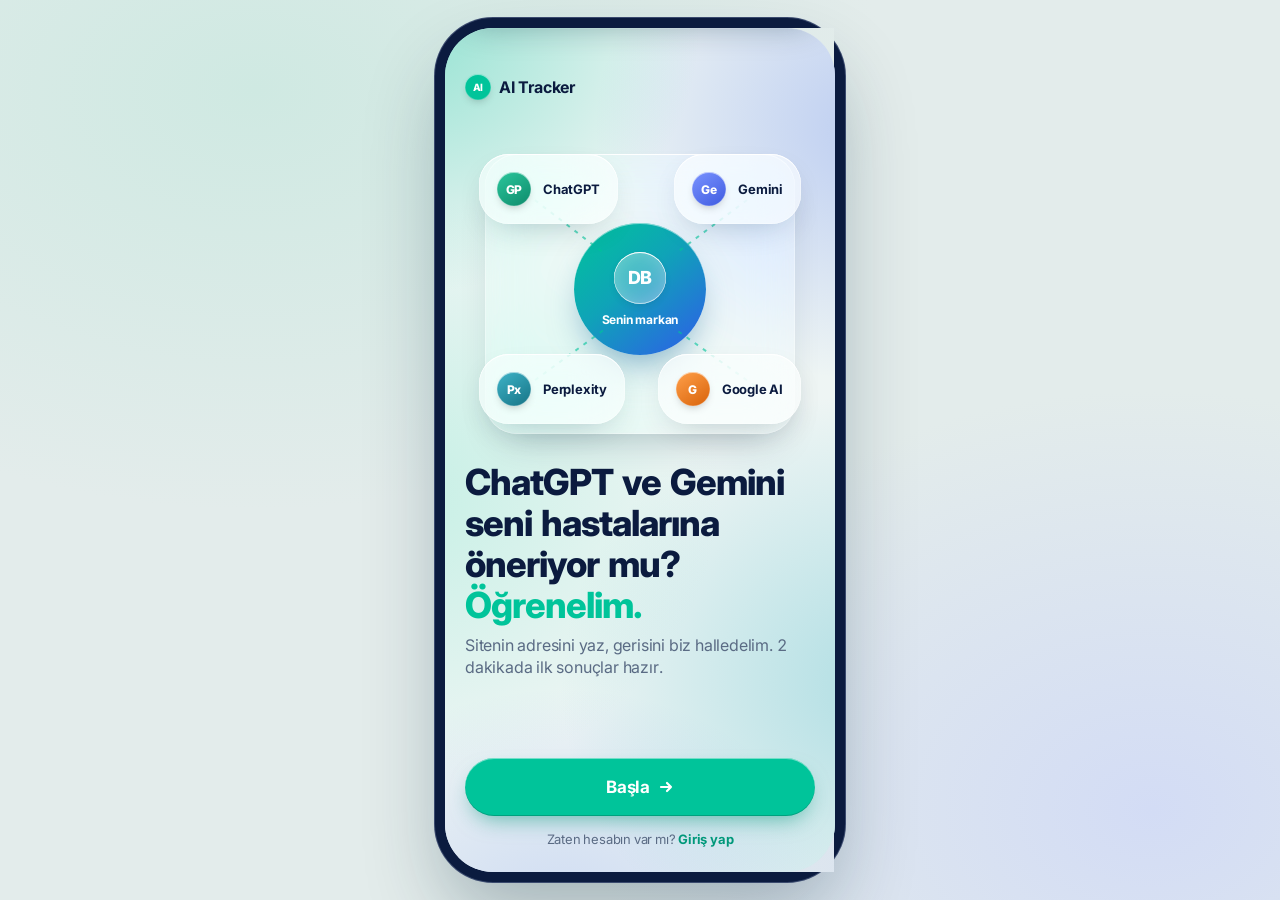
==== index.html @ e94f56d2 "AI Tracker mobil prototip" ====
<!doctype html>
<html lang="tr">
<head>
<meta charset="utf-8">
<meta name="viewport" content="width=device-width,initial-scale=1,viewport-fit=cover,user-scalable=no">
<title>AI Tracker · Prototip</title>
<meta name="description" content="AI Tracker mobil uygulama prototipi (örnek veri)">
<meta name="theme-color" content="#EEF5F4">
<meta name="apple-mobile-web-app-capable" content="yes">
<meta name="mobile-web-app-capable" content="yes">
<meta name="apple-mobile-web-app-status-bar-style" content="default">
<meta name="apple-mobile-web-app-title" content="AI Tracker">
<meta name="format-detection" content="telephone=no">
<link rel="manifest" href="manifest.webmanifest">
<link rel="apple-touch-icon" href="icons/apple-touch-icon.png">
<link rel="icon" type="image/png" sizes="192x192" href="icons/icon-192.png">
<link rel="preconnect" href="https://fonts.googleapis.com"><link rel="preconnect" href="https://fonts.gstatic.com" crossorigin>
<link href="https://fonts.googleapis.com/css2?family=Inter:wght@400;500;600;700;800&display=swap" rel="stylesheet">
<link rel="stylesheet" href="css/glass.css">
<link rel="stylesheet" href="css/app.css">
</head>
<body>
<div id="app" class="bgfx">
<section class="screen" id="s01"><div class="content" style="padding-top:24px">
 <div class="row" style="gap:8px"><span class="badge xs" style="background:var(--teal)" id="logo">AI</span><b style="font-size:16px" id="logoTxt">AI Tracker</b></div>
 <div style="position:relative;height:330px;margin:24px 0 8px">
  <div style="position:absolute;inset:30px 20px 20px;border-radius:32px;background:rgba(255,255,255,.30);backdrop-filter:blur(20px) saturate(180%);box-shadow:inset 0 1px 0 rgba(255,255,255,.9),inset 0 0 0 .5px rgba(255,255,255,.6),0 20px 40px -20px rgba(6,40,60,.3)"></div>
  <div style="position:absolute;left:50%;top:50%;transform:translate(-50%,-50%);width:132px;height:132px;border-radius:66px;background:var(--g-hero);color:#fff;box-shadow:inset 0 1px 0 rgba(255,255,255,.5),0 18px 36px -12px rgba(15,100,150,.55);display:flex;flex-direction:column;align-items:center;justify-content:center">
   <div class="av" style="width:52px;height:52px;border-radius:26px;background:rgba(255,255,255,.25);color:#fff;font-size:18px">DB</div>
   <div style="font-size:12px;font-weight:700;margin-top:8px">Senin markan</div></div>
  <svg style="position:absolute;inset:0" width="350" height="330"><g stroke="#00C49A" stroke-width="2" stroke-dasharray="4 6" opacity=".6"><line x1="62" y1="70" x2="140" y2="130"/><line x1="290" y1="70" x2="210" y2="130"/><line x1="62" y1="262" x2="140" y2="205"/><line x1="290" y1="262" x2="210" y2="205"/></g></svg>
  <div style="position:absolute;left:14px;top:30px" class="card row" ><span class="badge s b-gpt">GP</span><b style="font-size:13px">ChatGPT</b></div>
  <div style="position:absolute;right:14px;top:30px" class="card row"><span class="badge s b-gem">Ge</span><b style="font-size:13px">Gemini</b></div>
  <div style="position:absolute;left:14px;bottom:30px" class="card row"><span class="badge s b-ppx">Px</span><b style="font-size:13px">Perplexity</b></div>
  <div style="position:absolute;right:14px;bottom:30px" class="card row"><span class="badge s b-gai">G</span><b style="font-size:13px">Google AI</b></div>
 </div>
 <h1 style="font-size:36px;line-height:41px">ChatGPT ve Gemini seni hastalarına öneriyor mu? <span style="color:var(--teal)">Öğrenelim.</span></h1>
 <p class="sub" style="font-size:16px">Sitenin adresini yaz, gerisini biz halledelim. 2 dakikada ilk sonuçlar hazır.</p>
</div>
<div class="bottom"><button class="btn" data-go="s02">Başla <svg width="16" height="16" viewBox="0 0 16 16"><path d="M3 8h10M9 4l4 4-4 4" stroke="currentColor" stroke-width="2.2" fill="none" stroke-linecap="round" stroke-linejoin="round"/></svg></button><p class="small" style="text-align:center;margin-top:14px">Zaten hesabın var mı? <b style="color:var(--teal-d)" data-toast="Giriş prototipte yok — Başla ile devam et">Giriş yap</b></p></div></section>
<section class="screen" id="s02"><div class="content"><div class="nav"><div class="back" data-back><svg width="10" height="16" viewBox="0 0 10 16"><path d="M8 2L2 8l6 6" stroke="#0B1B3F" stroke-width="2.2" fill="none" stroke-linecap="round" stroke-linejoin="round"/></svg></div><div class="steps"><i class="on"></i><i class=""></i><i class=""></i><i class=""></i></div><span class="stepl">1/4</span></div>
 <h2 style="margin-top:16px">Siten hangisi?</h2>
 <p class="sub">Siteni okuyup ne iş yaptığını anlayalım.</p>
 <div class="input" style="margin-top:20px"><svg width="20" height="20" viewBox="0 0 20 20" fill="none"><circle cx="10" cy="10" r="8" stroke="#6B7A90" stroke-width="1.8"/><path d="M2 10h16M10 2c2.5 2.5 2.5 13.5 0 16M10 2c-2.5 2.5-2.5 13.5 0 16" stroke="#6B7A90" stroke-width="1.5"/></svg><input id="siteIn" value="doktorburak.com" inputmode="url" autocapitalize="off" autocorrect="off" spellcheck="false" readonly><span style="margin-left:auto" class="tick" ><span class="tick" style="background:var(--teal)"><svg width="12" height="12" viewBox="0 0 12 12"><path d="M2.5 6.2l2.3 2.3 4.7-5" stroke="#fff" stroke-width="2" fill="none" stroke-linecap="round" stroke-linejoin="round"/></svg></span></span></div>
 <div class="card flat" style="margin-top:16px;padding:16px 18px">
  <div class="lbl" style="margin-bottom:12px">Siteni analiz ettik</div>
  <div class="row small" style="color:var(--navy);margin-bottom:8px"><span class="tick" style="background:var(--teal)"><svg width="12" height="12" viewBox="0 0 12 12"><path d="M2.5 6.2l2.3 2.3 4.7-5" stroke="#fff" stroke-width="2" fill="none" stroke-linecap="round" stroke-linejoin="round"/></svg></span> 14 sayfa okundu</div>
  <div class="row small" style="color:var(--navy);margin-bottom:8px"><span class="tick" style="background:var(--teal)"><svg width="12" height="12" viewBox="0 0 12 12"><path d="M2.5 6.2l2.3 2.3 4.7-5" stroke="#fff" stroke-width="2" fill="none" stroke-linecap="round" stroke-linejoin="round"/></svg></span> Hizmetler ve konum bulundu</div>
  <div class="row small" style="color:var(--navy)"><span class="tick" style="background:var(--teal)"><svg width="12" height="12" viewBox="0 0 12 12"><path d="M2.5 6.2l2.3 2.3 4.7-5" stroke="#fff" stroke-width="2" fill="none" stroke-linecap="round" stroke-linejoin="round"/></svg></span> Google Haritalar kaydı eşleşti</div>
 </div>
 <div class="hl teal" style="margin-top:14px;padding:18px">
  <div class="row"><div class="av" style="background:rgba(255,255,255,.25);color:#fff">DB</div><div><b style="font-size:15px">Dt. Burak · <span class="siteName">doktorburak.com</span></b><div class="small" style="color:rgba(255,255,255,.85)">Kadıköy, İstanbul</div></div></div>
  <p style="font-size:21px;line-height:27px;font-weight:700;letter-spacing:-.5px;margin:14px 0 12px">İmplant ve estetik diş yapan Kadıköy'de bir diş hekimisin, doğru mu?</p>
  <div style="display:flex;flex-wrap:wrap;gap:6px;margin-bottom:16px"><span class="gp">Diş hekimi</span><span class="gp">İmplant</span><span class="gp">Estetik diş</span><span class="gp">Kadıköy</span></div>
  <div style="display:flex;gap:10px"><button class="btn sm white" style="flex:1;height:50px" data-go="s03">Evet, doğru</button><button class="btn sm" style="flex:1;height:50px;background:rgba(255,255,255,.22);backdrop-filter:blur(14px) saturate(180%);box-shadow:inset 0 1px 0 rgba(255,255,255,.55),inset 0 0 0 .5px rgba(255,255,255,.35),0 4px 12px -4px rgba(0,0,0,.25)" data-act="edit-site">Düzelt</button></div>
 </div>
</div></section>
<section class="screen" id="s03"><div class="content"><div class="nav"><div class="back" data-back><svg width="10" height="16" viewBox="0 0 10 16"><path d="M8 2L2 8l6 6" stroke="#0B1B3F" stroke-width="2.2" fill="none" stroke-linecap="round" stroke-linejoin="round"/></svg></div><div class="steps"><i class="on"></i><i class="on"></i><i class=""></i><i class=""></i></div><span class="stepl">2/4</span></div>
 <h2 style="margin-top:16px" id="compTitle">3 rakip bulduk</h2>
 <p class="sub">Seni bunlarla kıyaslayacağız. Yanlış olanı çıkar, eksik olanı ekle.</p>
 <div class="card list" style="margin-top:20px;padding:4px 16px" id="compList"></div>
 <button class="btn ghost" style="margin-top:12px;color:var(--teal-d)" data-act="add-comp"><svg width="16" height="16" viewBox="0 0 16 16"><path d="M8 3v10M3 8h10" stroke="currentColor" stroke-width="2.2" stroke-linecap="round"/></svg> Rakip ekle</button>
 <div class="card row flat" style="margin-top:16px;align-items:flex-start"><span class="badge xs" style="background:var(--teal)">i</span><p class="small" style="color:var(--navy2)">Rakipleri, AI'ın Kadıköy'de en sık önerdiği kliniklerden seçtik. İsimler örnek amaçlıdır.</p></div>
</div>
<div class="bottom"><button class="btn" data-go="s04">Devam et</button></div></section>
<section class="screen" id="s04"><div class="content"><div class="nav"><div class="back" data-back><svg width="10" height="16" viewBox="0 0 10 16"><path d="M8 2L2 8l6 6" stroke="#0B1B3F" stroke-width="2.2" fill="none" stroke-linecap="round" stroke-linejoin="round"/></svg></div><div class="steps"><i class="on"></i><i class="on"></i><i class="on"></i><i class=""></i></div><span class="stepl">3/4</span></div>
 <h2 style="margin-top:16px">Hastalar AI'a şunları soruyor</h2>
 <p class="sub" id="qSub">Bu 10 konuyu her hafta 4 platformda soracağız.</p>
 <div style="display:flex;flex-wrap:wrap;gap:7px;margin-top:16px" id="chipWrap"><span id="chipEnd"></span>
 <div data-act="add-q" style="cursor:pointer;display:inline-flex;align-items:center;gap:6px;height:38px;padding:0 14px;border-radius:20px;border:1.5px dashed var(--teal);color:var(--teal-d);background:rgba(255,255,255,.3);font-size:14px;font-weight:700"><svg width="16" height="16" viewBox="0 0 16 16"><path d="M8 3v10M3 8h10" stroke="currentColor" stroke-width="2.2" stroke-linecap="round"/></svg> Soru ekle</div></div>
</div>
<div class="bottom"><div class="small" style="text-align:center;margin-bottom:12px" id="qFoot"></div><button class="btn" data-act="start-scan">Taramayı başlat</button></div></section>
<section class="screen" id="s05"><div class="content">
 <div class="nav"><span></span><span class="x" style="width:36px;height:36px;border-radius:18px" data-act="skip-scan"><svg width="12" height="12" viewBox="0 0 12 12"><path d="M3 3l6 6M9 3l-6 6" stroke="#6B7A90" stroke-width="1.8" stroke-linecap="round"/></svg></span></div>
 <div style="display:flex;justify-content:center;margin:0 0 14px"><div id="ring" style="width:104px;height:104px;border-radius:52px;background:conic-gradient(var(--teal) 0 0%,rgba(255,255,255,.6) 0% 100%);display:flex;align-items:center;justify-content:center"><div style="width:86px;height:86px;border-radius:43px;background:#F7FBFA;box-shadow:var(--rim),0 4px 12px -4px rgba(6,40,60,.2);display:flex;flex-direction:column;align-items:center;justify-content:center"><b style="font-size:32px;letter-spacing:-1.2px;font-weight:800" id="ringN">0</b><span class="small" style="font-size:11px" id="ringT">/ 100 soru</span></div></div></div>
 <h2 style="text-align:center">AI'a soruyoruz…</h2>
 <p class="sub" style="text-align:center">Her platforma hastaların sorduğu gibi soruyoruz. Bu birkaç dakika sürebilir.</p>
 <div style="display:flex;flex-direction:column;gap:8px;margin-top:16px" id="scanList"></div>
</div>
<div class="bottom"><div class="card row flat" style="margin-bottom:12px;padding:12px 16px;border-radius:999px"><svg width="22" height="22" viewBox="0 0 22 22" fill="none"><path d="M11 3a5.5 5.5 0 00-5.5 5.5v3.5L4 15h14l-1.5-3V8.5A5.5 5.5 0 0011 3zM9 18a2 2 0 004 0" stroke="#0B1B3F" stroke-width="1.8" stroke-linejoin="round"/></svg><span style="font-size:14px;font-weight:600">Hazır olunca sana bildirim göndereceğiz</span></div><button class="btn ghost" data-act="skip-scan" id="scanBtn">Kapat, bildirim bekle</button></div></section>
<section class="screen" id="s06"><div class="content dockpad" style="padding-top:4px">
 <div class="row" style="justify-content:space-between;height:52px"><div><div class="small" style="font-size:14px">Merhaba Dt. Burak 👋</div><b style="font-size:22px;letter-spacing:-.6px" class="siteName">doktorburak.com</b></div><div class="av" style="width:44px;height:44px;border-radius:22px;background:var(--g-hero);color:#fff;cursor:pointer" data-act="settings" aria-label="Ayarlar">DB</div></div>
 <div class="hl teal" style="margin-top:12px;padding:20px">
  <div class="row" style="justify-content:space-between"><span class="gp">✦ AI görünürlüğün</span><span class="gp">▲ +4 bu hafta</span></div>
  <div class="row" style="gap:18px;margin-top:16px">
   <div style="width:116px;height:116px;border-radius:58px;position:relative;flex:none;background:rgba(255,255,255,.16);backdrop-filter:blur(14px);box-shadow:inset 0 1px 0 rgba(255,255,255,.5),inset 0 0 0 .5px rgba(255,255,255,.3)"><div style="position:absolute;inset:0;border-radius:58px;background:conic-gradient(#fff 0 23%,rgba(255,255,255,.18) 23% 100%);-webkit-mask:radial-gradient(farthest-side,transparent calc(100% - 10px),#000 calc(100% - 9px))"></div><div style="position:absolute;inset:0;display:flex;align-items:center;justify-content:center"><b style="font-family:'SF Pro Display',-apple-system,'Inter',system-ui,sans-serif;font-size:40px;font-weight:800;letter-spacing:-2px">%23</b></div></div>
   <div><p style="font-size:22px;line-height:27px;font-weight:700;letter-spacing:-.6px">100 sorunun <span style="color:#C9FFEF">23'ünde</span> öneriliyorsun</p><p style="font-size:13px;opacity:.85;margin-top:6px">Geçen hafta 19'du</p></div>
  </div>
 </div>
 <div class="card row tap" style="margin-top:12px;padding:14px 18px" data-tab="s08"><div class="av" style="background:linear-gradient(145deg,#FFD27A,#F5B83D);color:#fff;font-size:22px;font-weight:800">3.</div><div style="flex:1"><b style="font-size:16px">Rakipler arasında 3. sıradasın</b><div class="small">Önünde: Moda Diş Kliniği, Dt. Selin Aydın</div></div><svg width="8" height="14" viewBox="0 0 8 14"><path d="M1.5 1.5L6.5 7l-5 5.5" stroke="#9AA6B8" stroke-width="2" fill="none" stroke-linecap="round" stroke-linejoin="round"/></svg></div>
 <div class="sec-t" style="margin:18px 4px 10px"><h3>Platformlar</h3><a data-act="plat" data-p="">Tümü</a></div>
 <div style="display:grid;grid-template-columns:1fr 1fr;gap:10px">
  <div class="card tap" style="padding:14px" data-act="plat" data-p="gem"><div class="row" style="justify-content:space-between"><span class="badge s b-gem">Ge</span><span class="chip c-g"><span class="dot d-g"></span>İyi</span></div><b style="font-size:15px;display:block;margin-top:10px">Gemini</b><div class="small" style="margin-top:2px">41 soruda öneriyor</div></div><div class="card tap" style="padding:14px" data-act="plat" data-p="ppx"><div class="row" style="justify-content:space-between"><span class="badge s b-ppx">Px</span><span class="chip c-y"><span class="dot d-y"></span>Orta</span></div><b style="font-size:15px;display:block;margin-top:10px">Perplexity</b><div class="small" style="margin-top:2px">27 soruda öneriyor</div></div><div class="card tap" style="padding:14px" data-act="plat" data-p="gpt"><div class="row" style="justify-content:space-between"><span class="badge s b-gpt">GP</span><span class="chip c-r"><span class="dot d-r"></span>Zayıf</span></div><b style="font-size:15px;display:block;margin-top:10px">ChatGPT</b><div class="small" style="margin-top:2px">12 soruda öneriyor</div></div><div class="card tap" style="padding:14px" data-act="plat" data-p="gai"><div class="row" style="justify-content:space-between"><span class="badge s b-gai">G</span><span class="chip c-r"><span class="dot d-r"></span>Zayıf</span></div><b style="font-size:15px;display:block;margin-top:10px">Google AI</b><div class="small" style="margin-top:2px">11 soruda öneriyor</div></div>
 </div>
<p class="small" style="text-align:center;margin:14px 0 4px;opacity:.8">Sayılar ve klinik adları örnek veridir.</p></div></section>
<section class="screen" id="sQ"><div class="content dockpad" style="padding-top:4px">
 <div class="row" style="justify-content:space-between;height:44px"><h2>Sorular</h2><span class="chip c-n tap" style="height:32px;padding:0 12px;font-size:13px" data-act="add-q-main">+ Soru ekle</span></div>
 <p class="sub" style="margin-top:4px" id="qlSub"></p>
 <div class="pfil" id="pfil"></div>
 <div class="card list" style="margin-top:12px;padding:2px 16px" id="qList"></div>
 <p class="small" style="text-align:center;margin:14px 0 4px;opacity:.8">Sonuçlar örnek veridir.</p>
</div></section>
<section class="screen" id="s07"><div class="content dockpad" style="padding-top:0">
 <div class="nav"><div class="back" data-back><svg width="10" height="16" viewBox="0 0 10 16"><path d="M8 2L2 8l6 6" stroke="#0B1B3F" stroke-width="2.2" fill="none" stroke-linecap="round" stroke-linejoin="round"/></svg></div><b style="font-size:17px">Soru detayı</b><span style="width:40px"></span></div>
 <div class="lbl" style="margin-top:8px">Hastaların sorusu</div>
 <h2 style="font-size:25px;line-height:30px;margin-top:4px;letter-spacing:-.7px" id="qdTitle">“Kadıköy'de en iyi diş hekimi kim?”</h2>
 <div id="qdHero"></div>
 <div class="card list" style="margin-top:10px;padding:0 16px" id="qdList"></div>
 <div style="display:grid;grid-template-columns:1fr 1fr;gap:10px;margin-top:10px">
  <div class="card" style="padding:12px 16px;border-radius:24px"><div class="lbl" style="font-size:11px">Algı</div><div style="display:flex;flex-direction:column;gap:5px;margin-top:8px;font-size:13px;font-weight:600"><span class="row" style="gap:6px"><span class="dot d-g"></span>Olumlu<b style="margin-left:auto">2</b></span><span class="row" style="gap:6px"><span class="dot" style="background:#C9D2DE"></span>Olumsuz<b style="margin-left:auto">0</b></span><span class="row" style="gap:6px"><span class="dot d-r"></span>Yanlış bilgi<b style="margin-left:auto">1</b></span></div></div>
  <div class="card" style="padding:12px 14px;border-radius:24px"><div class="lbl" style="font-size:11px">Kaynaklar</div><div style="display:flex;flex-wrap:wrap;gap:5px;margin-top:8px"><span class="chip c-n" style="font-size:11px;height:24px">Google Haritalar</span><span class="chip c-n" style="font-size:11px;height:24px">Doktortakvimi</span><span class="chip c-n" style="font-size:11px;height:24px">Şikayetvar</span></div></div>
 </div>
</div></section>
<section class="screen" id="s08"><div class="content dockpad" style="padding-top:4px">
 <div class="row" style="justify-content:space-between;height:44px"><h2>Rakipler</h2><span class="chip c-n tap" style="height:32px;padding:0 12px;font-size:13px" data-act="period" id="period">Son 7 gün ▾</span></div>
 <div class="card" style="margin-top:12px">
  <div class="small" style="font-weight:600">AI önerilerindeki ses payın</div>
  <div class="row" style="align-items:baseline;gap:8px;margin:0 0 10px"><b style="font-family:'SF Pro Display',-apple-system,'Inter',system-ui,sans-serif;font-size:56px;line-height:60px;font-weight:800;letter-spacing:-2.5px;background:var(--g-hero);-webkit-background-clip:text;color:transparent">%15</b><span style="font-size:18px;font-weight:700">payın var</span><span class="chip c-g" style="margin-left:auto">▲ +3</span></div>
  <div style="margin-bottom:6px"><div class="row" style="justify-content:space-between;font-size:14px;font-weight:600;margin-bottom:6px;color:var(--navy)"><span>Moda Diş Kliniği</span><span>%34</span></div><div class="bar"><i style="width:100.0%;background:linear-gradient(90deg,#24365C,#0B1B3F)"></i></div></div><div style="margin-bottom:6px"><div class="row" style="justify-content:space-between;font-size:14px;font-weight:600;margin-bottom:6px;color:var(--navy)"><span>Dt. Selin Aydın</span><span>%27</span></div><div class="bar"><i style="width:79.41176470588235%;background:linear-gradient(90deg,#8494B3,#5B6E8F)"></i></div></div><div style="margin-bottom:6px"><div class="row" style="justify-content:space-between;font-size:14px;font-weight:800;margin-bottom:6px;color:var(--teal-d)"><span>Sen · doktorburak.com</span><span>%15</span></div><div class="bar"><i style="width:44.11764705882353%;background:var(--g-hero)"></i></div></div><div style="margin-bottom:6px"><div class="row" style="justify-content:space-between;font-size:14px;font-weight:600;margin-bottom:6px;color:var(--navy)"><span>Kadıköy Gülüş Merkezi</span><span>%12</span></div><div class="bar"><i style="width:35.294117647058826%;background:#A9B5C7"></i></div></div><div style="margin-bottom:6px"><div class="row" style="justify-content:space-between;font-size:14px;font-weight:600;margin-bottom:6px;color:var(--navy)"><span>Diğer</span><span>%12</span></div><div class="bar"><i style="width:35.294117647058826%;background:#CDD5E0"></i></div></div>
 </div>
 <div class="sec-t" style="margin:16px 4px 8px"><h3>Sıralama</h3><span class="small">Önerilme sayısına göre</span></div>
 <div class="card list" style="padding:4px 16px"><div class="item" style="padding:9px 0"><div class="av" style="width:32px;height:32px;border-radius:16px;">1</div><div style="flex:1"><b style="font-size:15px">Moda Diş Kliniği</b><div class="small" style="">38 soruda öneriliyor</div></div><svg width="8" height="14" viewBox="0 0 8 14"><path d="M1.5 1.5L6.5 7l-5 5.5" stroke="#9AA6B8" stroke-width="2" fill="none" stroke-linecap="round" stroke-linejoin="round"/></svg></div><div class="item" style="padding:9px 0"><div class="av" style="width:32px;height:32px;border-radius:16px;">2</div><div style="flex:1"><b style="font-size:15px">Dt. Selin Aydın</b><div class="small" style="">31 soruda öneriliyor</div></div><svg width="8" height="14" viewBox="0 0 8 14"><path d="M1.5 1.5L6.5 7l-5 5.5" stroke="#9AA6B8" stroke-width="2" fill="none" stroke-linecap="round" stroke-linejoin="round"/></svg></div><div class="item" style="background:var(--g-hero);color:#fff;margin:0 -10px;padding:9px 12px;border-radius:22px;border:0;box-shadow:inset 0 1px 0 rgba(255,255,255,.45),0 10px 22px -10px rgba(15,100,150,.6)"><div class="av" style="width:32px;height:32px;border-radius:16px;background:rgba(255,255,255,.25);color:#fff">3</div><div style="flex:1"><b style="font-size:15px">Sen</b><div class="small" style="color:rgba(255,255,255,.85)">23 soruda öneriliyor</div></div><span class="gp">▲ 1</span></div><div class="item" style="padding:9px 0"><div class="av" style="width:32px;height:32px;border-radius:16px;">4</div><div style="flex:1"><b style="font-size:15px">Kadıköy Gülüş Merkezi</b><div class="small" style="">17 soruda öneriliyor</div></div><svg width="8" height="14" viewBox="0 0 8 14"><path d="M1.5 1.5L6.5 7l-5 5.5" stroke="#9AA6B8" stroke-width="2" fill="none" stroke-linecap="round" stroke-linejoin="round"/></svg></div></div>
<p class="small" style="text-align:center;margin:14px 0 4px;opacity:.8">Örnek veri</p></div></section>
<section class="screen" id="s09"><div class="content dockpad" style="padding-top:4px">
 <div style="height:48px;display:flex;align-items:center"><h2>Ne yapmalıyım?</h2></div>
 <p class="sub" style="margin-top:0">Bu hafta seni AI'da öne çıkaracak 3 adım.</p>
 <div style="display:flex;flex-direction:column;gap:10px;margin-top:12px">
 <div class="hl teal" style="padding:14px 18px"><div class="row" style="gap:6px"><span class="gp">Yüksek etki</span><span class="gp">Kolay</span><span class="gp" style="margin-left:auto;font-weight:700">1/3</span></div>
<b style="font-size:19px;line-height:24px;letter-spacing:-.4px;display:block;margin-top:10px">Google yorum sayın rakibinin yarısı</b>
<p class="small" style="margin-top:6px;color:rgba(255,255,255,.9)"><b>Neden?</b> AI, en çok yorumu olan klinikleri öneriyor. Sende 64, Moda Diş Kliniği’nde 131 yorum var.</p>
<div class="row" style="justify-content:space-between;margin-top:10px"><span class="gp">🔗 Google Haritalar</span><button class="btn sm white" data-act="do">Yorum iste</button></div></div>
 <div class="card" style="padding:14px 18px"><div class="row" style="gap:6px"><span class="chip c-g">Yüksek etki</span><span class="chip c-n">Kolay</span><span class="small" style="margin-left:auto;font-weight:700">2/3</span></div>
<b style="font-size:17px;line-height:24px;letter-spacing:-.4px;display:block;margin-top:10px">Doktortakvimi profilin eksik</b>
<p class="small" style="margin-top:6px;color:var(--navy2)"><b>Neden?</b> Gemini ve Perplexity bilgini buradan alıyor; uzmanlıkların ve fotoğrafların yok.</p>
<div class="row" style="justify-content:space-between;margin-top:10px"><span class="chip c-n">🔗 Doktortakvimi</span><button class="btn sm" data-act="do">Tamamla</button></div></div>
 <div class="card" style="padding:14px 18px"><div class="row" style="gap:6px"><span class="chip c-y">Orta etki</span><span class="chip c-n">1 saat</span><span class="small" style="margin-left:auto;font-weight:700">3/3</span></div>
<b style="font-size:17px;line-height:24px;letter-spacing:-.4px;display:block;margin-top:10px">Sitene fiyat ve SSS sayfası ekle</b>
<p class="small" style="margin-top:6px;color:var(--navy2)"><b>Neden?</b> “İmplant fiyatları” sorularında AI cevap verecek bir sayfa bulamıyor.</p>
<div class="row" style="justify-content:space-between;margin-top:10px"><span class="chip c-n">🔗 doktorburak.com</span><button class="btn sm" data-act="do">Nasıl?</button></div></div>
 </div>
</div></section>
<section class="screen lock" id="s10" style="background:radial-gradient(300px 300px at 15% 18%,rgba(0,230,180,.85),transparent 70%),radial-gradient(320px 320px at 95% 40%,rgba(47,91,234,.9),transparent 70%),radial-gradient(360px 360px at 20% 85%,rgba(15,163,184,.9),transparent 70%),radial-gradient(300px 300px at 90% 100%,rgba(120,230,200,.7),transparent 70%),#0B1B3F"><div class="content" style="color:#fff;align-items:center;padding-top:6px">
 <svg width="16" height="20" viewBox="0 0 16 20" fill="none"><rect x="1.5" y="8.5" width="13" height="10" rx="2.5" fill="#fff"/><path d="M4.5 8.5V6a3.5 3.5 0 017 0v2.5" stroke="#fff" stroke-width="2"/></svg>
 <div style="font-size:18px;font-weight:600;margin-top:6px;opacity:.9" id="lsDate">Perşembe 29 Ekim</div>
 <div style="font-family:'SF Pro Display',-apple-system,'Inter',system-ui,sans-serif;font-size:104px;font-weight:700;line-height:108px;letter-spacing:-4px" id="lsTime">9:41</div>
 <div style="width:100%;display:flex;flex-direction:column;gap:8px;margin-top:28px">
  <div style="font-size:13px;font-weight:600;opacity:.75;padding-left:6px">Bildirim Merkezi</div>
  <div class="tap" data-ntf="s06" style="background:rgba(255,255,255,.58);backdrop-filter:blur(26px) saturate(180%);-webkit-backdrop-filter:blur(26px) saturate(180%);box-shadow:inset 0 1px 0 rgba(255,255,255,.7),inset 0 0 0 .5px rgba(255,255,255,.4),0 10px 24px -12px rgba(0,0,0,.35);border-radius:26px;padding:12px 14px;display:flex;gap:10px;align-items:flex-start">
<span class="badge s" style="background:var(--g-hero);border-radius:10px;font-size:11px">AI</span>
<div style="flex:1;min-width:0"><div class="row" style="justify-content:space-between"><b style="font-size:14px">AI Tracker</b><span style="font-size:12px;color:rgba(11,27,63,.65)">şimdi</span></div>
<p style="font-size:14px;line-height:19px;color:var(--navy);margin-top:2px">🎉 Bu hafta ChatGPT seni 2 soruda daha önerdi. Toplamda 23 soruda öneriliyorsun.</p></div></div>
  <div class="tap" data-ntf="s08" style="background:rgba(255,255,255,.58);backdrop-filter:blur(26px) saturate(180%);-webkit-backdrop-filter:blur(26px) saturate(180%);box-shadow:inset 0 1px 0 rgba(255,255,255,.7),inset 0 0 0 .5px rgba(255,255,255,.4),0 10px 24px -12px rgba(0,0,0,.35);border-radius:26px;padding:12px 14px;display:flex;gap:10px;align-items:flex-start">
<span class="badge s" style="background:var(--g-hero);border-radius:10px;font-size:11px">AI</span>
<div style="flex:1;min-width:0"><div class="row" style="justify-content:space-between"><b style="font-size:14px">AI Tracker</b><span style="font-size:12px;color:rgba(11,27,63,.65)">2 sa önce</span></div>
<p style="font-size:14px;line-height:19px;color:var(--navy);margin-top:2px">⚠️ Rakibin Moda Diş Kliniği seni geçti: “İmplant için kime gitmeliyim” sorusunda 1. sırada.</p></div></div>
  <div class="tap" data-ntf="s07:0" style="background:rgba(255,255,255,.58);backdrop-filter:blur(26px) saturate(180%);-webkit-backdrop-filter:blur(26px) saturate(180%);box-shadow:inset 0 1px 0 rgba(255,255,255,.7),inset 0 0 0 .5px rgba(255,255,255,.4),0 10px 24px -12px rgba(0,0,0,.35);border-radius:26px;padding:12px 14px;display:flex;gap:10px;align-items:flex-start">
<span class="badge s" style="background:var(--g-hero);border-radius:10px;font-size:11px">AI</span>
<div style="flex:1;min-width:0"><div class="row" style="justify-content:space-between"><b style="font-size:14px">AI Tracker</b><span style="font-size:12px;color:rgba(11,27,63,.65)">dün</span></div>
<p style="font-size:14px;line-height:19px;color:var(--navy);margin-top:2px">📍 AI eski adresini söylüyor — düzeltmek için dokun.</p></div></div>
  <div class="tap" data-ntf="s06" style="background:rgba(255,255,255,.58);backdrop-filter:blur(26px) saturate(180%);-webkit-backdrop-filter:blur(26px) saturate(180%);box-shadow:inset 0 1px 0 rgba(255,255,255,.7),inset 0 0 0 .5px rgba(255,255,255,.4),0 10px 24px -12px rgba(0,0,0,.35);border-radius:26px;padding:12px 14px;display:flex;gap:10px;align-items:flex-start">
<span class="badge s" style="background:var(--g-hero);border-radius:10px;font-size:11px">AI</span>
<div style="flex:1;min-width:0"><div class="row" style="justify-content:space-between"><b style="font-size:14px">AI Tracker</b><span style="font-size:12px;color:rgba(11,27,63,.65)">Pzt</span></div>
<p style="font-size:14px;line-height:19px;color:var(--navy);margin-top:2px">Haftalık özetin hazır: görünürlüğün %19 → %23.</p></div></div>
 </div>
</div>
<div class="ls-foot"><button class="ls-close" data-act="close-ntf">Kapat</button><div class="small" style="color:rgba(255,255,255,.7);margin-top:10px">Bildirimler örnektir · dokununca ilgili ekran açılır</div></div></section>
<div class="edge" id="edge"></div><div class="dock"><div class="gbar"><div class="gt" data-tab="s06"><svg viewBox="0 0 26 26" fill="none"><path d="M4 11.5L13 4l9 7.5V21a1 1 0 01-1 1h-5v-6h-6v6H5a1 1 0 01-1-1z" stroke="currentColor" stroke-width="2" stroke-linejoin="round" fill="rgba(0,196,154,.18)"/></svg><span>Ana sayfa</span></div><div class="gt" data-tab="sQ"><svg viewBox="0 0 26 26" fill="none"><path d="M5 6.5A2.5 2.5 0 017.5 4h11A2.5 2.5 0 0121 6.5v8a2.5 2.5 0 01-2.5 2.5H11l-5 4v-4.2A2.5 2.5 0 015 14.5z" stroke="currentColor" stroke-width="2" stroke-linejoin="round" /></svg><span>Sorular</span></div><div class="gt" data-tab="s08"><svg viewBox="0 0 26 26" fill="none"><rect x="4" y="13" width="4.5" height="9" rx="1.2" stroke="currentColor" stroke-width="2" /><rect x="10.75" y="5" width="4.5" height="17" rx="1.2" stroke="currentColor" stroke-width="2" /><rect x="17.5" y="9" width="4.5" height="13" rx="1.2" stroke="currentColor" stroke-width="2" /></svg><span>Rakipler</span></div><div class="gt" data-tab="s09"><svg viewBox="0 0 26 26" fill="none"><path d="M13 3.5a6.5 6.5 0 00-3.9 11.7c.6.5.9 1.1.9 1.8v.5h6V17c0-.7.3-1.3.9-1.8A6.5 6.5 0 0013 3.5z" stroke="currentColor" stroke-width="2" stroke-linejoin="round" /><path d="M10.5 21h5" stroke="currentColor" stroke-width="2" stroke-linecap="round"/></svg><span>Öneriler</span></div></div><div class="gbtn" data-act="open-ntf" aria-label="Bildirimler"><svg width="24" height="24" viewBox="0 0 22 22" fill="none"><path d="M11 3a5.5 5.5 0 00-5.5 5.5v3.5L4 15h14l-1.5-3V8.5A5.5 5.5 0 0011 3zM9 18a2 2 0 004 0" stroke="currentColor" stroke-width="1.9" stroke-linejoin="round"/></svg><i></i></div></div>
<div id="banner" class="banner" data-act="banner"><span class="badge s" style="background:var(--g-hero);border-radius:10px;font-size:11px">AI</span><div><b style="font-size:14px">Sonuçların hazır</b><div class="small" style="color:var(--navy2)">100 sorunun 23'ünde öneriliyorsun (örnek)</div></div></div>
<div id="toast" class="toast"></div>
<div id="sheet" class="sheet-wrap"><div class="sheet card"><b style="font-size:17px">Prototip ayarları</b><p class="small" style="margin:6px 0 14px">Bu bir tıklanabilir prototip; tüm veriler örnektir.</p><button class="btn" data-act="reset">Baştan başla</button><button class="btn ghost" style="margin-top:10px" data-act="close-sheet">Kapat</button></div></div>
</div>
<script src="js/app.js"></script>
</body>
</html>
---- css/glass.css ----
/* AI Tracker · iOS 26 Liquid Glass */
:root{--teal:#00C49A;--teal-d:#00987A;--teal-l:rgba(0,196,154,.16);--navy:#0B1B3F;--navy2:#24365C;--mut:#5A6B84;
--yel:#F5B83D;--yel-l:rgba(245,184,61,.20);--red:#EF5B5B;--red-l:rgba(239,91,91,.16);
--surf:rgba(255,255,255,.55);--bd:rgba(11,27,63,.08);
--gpt:#10A37F;--gem:#4C6EF5;--ppx:#1F8A9E;--gai:#E8710A;
--glass:rgba(255,255,255,.46);--glass-strong:rgba(255,255,255,.72);--blur:blur(22px) saturate(190%);
--rim:inset 0 1px 0 rgba(255,255,255,.95),inset 0 -1px 0 rgba(255,255,255,.35),inset 0 0 0 .5px rgba(255,255,255,.6),inset 0 0 18px rgba(255,255,255,.22);
--lift:0 10px 30px -10px rgba(6,40,60,.26),0 2px 6px rgba(6,40,60,.07);
--g-hero:linear-gradient(140deg,#00C49A 0%,#0FA3B8 45%,#2F5BEA 100%);
--g-red:linear-gradient(140deg,#FF7A6B 0%,#EF5B5B 45%,#C2346E 100%);
--g-navy:linear-gradient(150deg,#13284F 0%,#0B1B3F 55%,#00876C 130%);}
*{box-sizing:border-box;margin:0;padding:0}
html,body{font-family:"SF Pro Text","SF Pro Display",-apple-system,"Inter",system-ui,sans-serif;color:var(--navy);-webkit-font-smoothing:antialiased;letter-spacing:-.2px;font-variant-numeric:tabular-nums}
body.single{width:390px;height:844px;overflow:hidden}
.bgfx,.phone{background:
 radial-gradient(420px 380px at -10% 0%,rgba(0,196,154,.38),transparent 70%),
 radial-gradient(400px 360px at 110% 12%,rgba(47,91,234,.26),transparent 70%),
 radial-gradient(460px 420px at -12% 55%,rgba(120,230,200,.34),transparent 70%),
 radial-gradient(460px 420px at 112% 78%,rgba(15,163,184,.28),transparent 70%),
 radial-gradient(420px 360px at 30% 108%,rgba(47,91,234,.18),transparent 70%),
 #EEF5F4}
.phone{width:390px;height:844px;position:relative;overflow:hidden;display:flex;flex-direction:column}
.sb{height:54px;flex:none;display:flex;align-items:center;justify-content:space-between;padding:8px 30px 0 40px;font-weight:600;font-size:17px;letter-spacing:-.3px;position:relative;z-index:30}
.sb .ic{display:flex;gap:6px;align-items:center}
.hi{position:absolute;bottom:8px;left:50%;transform:translateX(-50%);width:134px;height:5px;border-radius:3px;background:var(--navy);z-index:50}
.hi.light{background:#fff}
.content{flex:1;padding:6px 20px 0;overflow:hidden;display:flex;flex-direction:column}
.content.dockpad{padding-bottom:112px}
.nav{display:flex;align-items:center;justify-content:space-between;height:44px;flex:none}
.back,.x{background:var(--glass);backdrop-filter:var(--blur);-webkit-backdrop-filter:var(--blur);box-shadow:var(--rim),0 4px 12px -4px rgba(6,40,60,.22)}
.back{width:40px;height:40px;border-radius:20px;display:flex;align-items:center;justify-content:center}
.steps{display:flex;gap:6px;padding:8px 12px;border-radius:999px;background:var(--glass);backdrop-filter:var(--blur);box-shadow:var(--rim)}
.steps i{width:22px;height:5px;border-radius:3px;background:rgba(11,27,63,.12)}.steps i.on{background:var(--teal)}
.stepl{font-size:14px;color:var(--mut);font-weight:600}
h1{font-family:"SF Pro Display",-apple-system,"Inter",system-ui,sans-serif;font-size:34px;line-height:39px;font-weight:800;letter-spacing:-1px}
h2{font-family:"SF Pro Display",-apple-system,"Inter",system-ui,sans-serif;font-size:30px;line-height:35px;font-weight:800;letter-spacing:-.9px}
h3{font-size:20px;line-height:25px;font-weight:700;letter-spacing:-.5px}
.sub{font-size:16px;line-height:22px;color:var(--mut);margin-top:8px}
.small{font-size:13px;line-height:18px;color:var(--mut)}
.lbl{font-size:12px;font-weight:700;letter-spacing:.6px;text-transform:uppercase;color:var(--mut)}
.card{background:rgba(255,255,255,.62);backdrop-filter:blur(24px) saturate(170%);-webkit-backdrop-filter:blur(24px) saturate(170%);border-radius:30px;padding:18px;
 box-shadow:inset 0 1px 0 rgba(255,255,255,.9),inset 0 0 0 .5px rgba(255,255,255,.6),0 12px 34px -16px rgba(6,40,60,.30)}
.card.flat{background:rgba(255,255,255,.40)}
/* gradient highlight cards */
.hl{color:#fff;border-radius:30px;padding:20px;position:relative;overflow:hidden;box-shadow:inset 0 1px 0 rgba(255,255,255,.45),inset 0 0 0 .5px rgba(255,255,255,.25),0 18px 40px -16px rgba(15,100,150,.55)}
.hl::before{content:"";position:absolute;width:260px;height:260px;border-radius:50%;right:-90px;top:-120px;background:radial-gradient(circle,rgba(255,255,255,.35),transparent 65%)}
.hl::after{content:"";position:absolute;width:220px;height:220px;border-radius:50%;left:-80px;bottom:-130px;background:radial-gradient(circle,rgba(255,255,255,.18),transparent 65%)}
.hl>*{position:relative;z-index:1}
.hl.teal{background:var(--g-hero)}.hl.red{background:var(--g-red);box-shadow:inset 0 1px 0 rgba(255,255,255,.45),0 18px 40px -16px rgba(200,50,90,.55)}.hl.navy{background:var(--g-navy)}
.gp{display:inline-flex;align-items:center;gap:6px;height:30px;padding:0 12px;border-radius:999px;font-size:13px;font-weight:700;color:#fff;background:rgba(255,255,255,.20);backdrop-filter:blur(14px) saturate(180%);-webkit-backdrop-filter:blur(14px) saturate(180%);
 box-shadow:inset 0 1px 0 rgba(255,255,255,.55),inset 0 0 0 .5px rgba(255,255,255,.35),0 4px 12px -4px rgba(0,0,0,.25)}
.gbox{background:rgba(255,255,255,.18);backdrop-filter:blur(14px) saturate(180%);border-radius:20px;padding:12px 14px;box-shadow:inset 0 1px 0 rgba(255,255,255,.5),inset 0 0 0 .5px rgba(255,255,255,.3)}
.btn{height:58px;border-radius:999px;background:var(--teal);color:#fff;font-weight:700;font-size:17px;display:flex;align-items:center;justify-content:center;gap:8px;border:0;width:100%;font-family:inherit;letter-spacing:-.3px;
 box-shadow:inset 0 1px 0 rgba(255,255,255,.45),inset 0 -1px 0 rgba(0,0,0,.18),0 10px 22px -8px rgba(0,150,120,.6)}
.btn.dark{background:rgba(11,27,63,.9);box-shadow:inset 0 1px 0 rgba(255,255,255,.25),0 10px 22px -8px rgba(11,27,63,.55)}
.btn.ghost,.btn.out{background:var(--glass);color:var(--navy);backdrop-filter:var(--blur);-webkit-backdrop-filter:var(--blur);box-shadow:var(--rim),var(--lift);border:0}
.btn.white{background:#fff;color:var(--navy);box-shadow:inset 0 -1px 0 rgba(0,0,0,.06),0 8px 18px -8px rgba(0,0,0,.35)}
.btn.sm{height:42px;font-size:15px;width:auto;padding:0 18px}
.bottom{padding:12px 20px 36px;flex:none}
.badge{width:44px;height:44px;border-radius:22px;color:#fff;font-weight:800;font-size:15px;display:flex;align-items:center;justify-content:center;flex:none;letter-spacing:-.3px;box-shadow:inset 0 1px 0 rgba(255,255,255,.45),inset 0 0 0 .5px rgba(255,255,255,.3),0 4px 10px -4px rgba(0,0,0,.3)}
.badge.s{width:34px;height:34px;font-size:12px;border-radius:17px}
.badge.xs{width:26px;height:26px;font-size:10px;border-radius:13px}
.b-gpt{background:linear-gradient(145deg,#2BC79C,#0E8A6B)}.b-gem{background:linear-gradient(145deg,#7A93FF,#3F5BE0)}.b-ppx{background:linear-gradient(145deg,#3FB4C8,#167385)}.b-gai{background:linear-gradient(145deg,#FFA04A,#D8620A)}
.chip{display:inline-flex;align-items:center;gap:5px;height:28px;padding:0 11px;border-radius:999px;font-size:12.5px;font-weight:700}
.c-g{background:rgba(0,196,154,.16);color:#00866B}.c-y{background:rgba(245,184,61,.22);color:#9A6608}.c-r{background:rgba(239,91,91,.16);color:#C93636}
.c-n{background:var(--glass);color:var(--navy2);backdrop-filter:var(--blur);box-shadow:var(--rim)}
.dot{width:8px;height:8px;border-radius:4px;display:inline-block;flex:none}
.d-g{background:var(--teal)}.d-y{background:var(--yel)}.d-r{background:var(--red)}
.row{display:flex;align-items:center;gap:12px}
.list .item{display:flex;align-items:center;gap:12px;padding:12px 0;border-bottom:1px solid var(--bd)}
.list .item:last-child{border-bottom:0}
.x{width:30px;height:30px;border-radius:15px;display:flex;align-items:center;justify-content:center;flex:none;margin-left:auto}
.av{width:44px;height:44px;border-radius:15px;background:rgba(255,255,255,.7);display:flex;align-items:center;justify-content:center;font-weight:800;font-size:15px;color:var(--navy2);flex:none;box-shadow:var(--rim),0 3px 8px -3px rgba(6,40,60,.2)}
.input{height:60px;border-radius:999px;display:flex;align-items:center;padding:0 10px 0 20px;gap:10px;font-size:18px;font-weight:600;background:var(--glass-strong);backdrop-filter:var(--blur);box-shadow:var(--rim),var(--lift),0 0 0 2px rgba(0,196,154,.55)}
.bar{height:12px;border-radius:6px;background:rgba(11,27,63,.07);overflow:hidden;box-shadow:inset 0 1px 2px rgba(11,27,63,.06)}.bar i{display:block;height:100%;border-radius:6px;box-shadow:inset 0 1px 0 rgba(255,255,255,.4)}
.sec-t{display:flex;justify-content:space-between;align-items:baseline;margin:20px 4px 10px}
.sec-t a{font-size:15px;font-weight:600;color:var(--teal-d)}
.tick{width:24px;height:24px;border-radius:12px;display:flex;align-items:center;justify-content:center;flex:none;box-shadow:inset 0 1px 0 rgba(255,255,255,.45),0 2px 6px -2px rgba(0,0,0,.25)}
/* floating dock */
.dock{position:absolute;left:20px;right:20px;bottom:30px;height:64px;display:flex;justify-content:space-between;align-items:center;z-index:40}
.gbar,.gbtn{height:64px;border-radius:999px;background:rgba(255,255,255,.38);backdrop-filter:blur(16px) saturate(200%) brightness(1.05);-webkit-backdrop-filter:blur(16px) saturate(200%) brightness(1.05);
 box-shadow:inset 0 1px 0 rgba(255,255,255,.95),inset 0 -1px 1px rgba(255,255,255,.4),inset 0 0 0 .5px rgba(255,255,255,.6),inset 0 0 20px rgba(255,255,255,.25),0 14px 34px -12px rgba(6,40,60,.38),0 2px 6px rgba(6,40,60,.10)}
.gbar{display:flex;align-items:center;padding:4px;gap:0;width:274px}
.gt{flex:1;height:56px;border-radius:999px;display:flex;flex-direction:column;align-items:center;justify-content:center;gap:2px;font-size:10.5px;font-weight:600;color:#33415C;letter-spacing:-.1px}
.gt svg{width:24px;height:24px}
.gt.on{background:rgba(255,255,255,.66);color:var(--teal-d);box-shadow:inset 0 1px 0 #fff,inset 0 0 0 .5px rgba(255,255,255,.8),0 4px 12px -4px rgba(6,40,60,.25)}
.gbtn{width:64px;display:grid;place-items:center;color:var(--navy);position:relative}
.gbtn i{position:absolute;top:16px;right:18px;width:9px;height:9px;border-radius:50%;background:#FF3B30;box-shadow:0 0 0 2px rgba(255,255,255,.9)}
.edge{position:absolute;left:0;right:0;bottom:0;height:130px;z-index:35;pointer-events:none;backdrop-filter:blur(6px);-webkit-backdrop-filter:blur(6px);
 background:linear-gradient(rgba(238,245,244,0),rgba(238,245,244,.45) 70%,rgba(238,245,244,.65));-webkit-mask-image:linear-gradient(transparent,#000 75%);mask-image:linear-gradient(transparent,#000 75%)}
---- css/app.css ----
/* Prototype shell: full-screen on phones, 390px frame on desktop */
html,body{height:100%;background:#D9E6E4;overflow:hidden;overscroll-behavior:none}
body{-webkit-tap-highlight-color:transparent;-webkit-user-select:none;user-select:none;-webkit-touch-callout:none}
#app{position:fixed;inset:0;overflow:hidden;isolation:isolate}
@media (min-width:600px){
 body{background:radial-gradient(900px 600px at 20% 10%,#cfe9e2,transparent 70%),radial-gradient(800px 600px at 90% 90%,#d3dcf5,transparent 70%),#E3ECEB}
 #app{inset:auto;left:50%;top:50%;width:390px;height:min(844px,calc(100vh - 40px));transform:translate(-50%,-50%);border-radius:48px;
  box-shadow:0 0 0 10px #0B1B3F,0 0 0 11px #3a4a6e,0 40px 80px rgba(6,40,60,.3)}
}
.screen{position:absolute;inset:0;display:flex;flex-direction:column;background:inherit;visibility:hidden;
 padding-top:max(env(safe-area-inset-top),22px);will-change:transform,opacity;z-index:1}
.screen.active{visibility:visible;z-index:2}
.screen.lock{z-index:60}
.content{overflow-y:auto;overflow-x:hidden;-webkit-overflow-scrolling:touch;overscroll-behavior:contain;scrollbar-width:none;min-height:0}
.content::-webkit-scrollbar{display:none}
.content>*{flex-shrink:0}
.content.dockpad{padding-bottom:calc(112px + max(env(safe-area-inset-bottom),0px) - 4px)}
.bottom{padding-bottom:max(calc(env(safe-area-inset-bottom) + 10px),24px)}
.dock{bottom:max(calc(env(safe-area-inset-bottom) - 6px),18px);transition:opacity .25s,transform .3s;justify-content:center;gap:12px}
.dock.hide,.edge.hide{opacity:0;pointer-events:none;transform:translateY(30px)}
.edge{transition:opacity .25s}
.gt{cursor:pointer;transition:background .2s,color .2s}
[data-go],[data-act],[data-tab],[data-back],[data-ntf],.tap,[data-q],[data-pf],[data-hp]{cursor:pointer}
.btn:active,.tap:active,[data-act]:active,[data-go]:active,[data-back]:active,[data-q]:active,[data-ntf]:active{transform:scale(.97);transition:transform .08s}
.btn{transition:transform .15s,opacity .2s}
.btn[disabled]{opacity:.5}
#siteIn{flex:1;min-width:0;border:0;background:transparent;font:inherit;color:var(--navy);outline:none;-webkit-user-select:text;user-select:text}
#siteIn:not([readonly]){color:var(--teal-d)}
.chipq{display:inline-flex;align-items:center;gap:8px;height:38px;padding:0 7px 0 14px;border-radius:20px;background:rgba(255,255,255,.58);backdrop-filter:blur(20px) saturate(180%);-webkit-backdrop-filter:blur(20px) saturate(180%);box-shadow:var(--rim),0 4px 12px -6px rgba(6,40,60,.28);font-size:14px;font-weight:600;max-width:100%;animation:pop .25s ease}
.chipq>span:first-child{overflow:hidden;text-overflow:ellipsis;white-space:nowrap}
@keyframes pop{from{transform:scale(.85);opacity:0}to{transform:none;opacity:1}}
.list .item.new{animation:pop .25s ease}
.pfil{display:flex;gap:7px;overflow-x:auto;margin:14px -20px 0;padding:2px 20px 4px;scrollbar-width:none;flex-shrink:0}
.pfil::-webkit-scrollbar{display:none}
.pfil .chip{height:34px;padding:0 13px;font-size:13px;flex:none;cursor:pointer}
.pfil .chip.on{background:var(--teal);color:#fff;box-shadow:inset 0 1px 0 rgba(255,255,255,.45),0 6px 14px -6px rgba(0,150,120,.6)}
.qi{display:flex;align-items:center;gap:10px;padding:13px 0;border-bottom:1px solid var(--bd)}
.qi:last-child{border-bottom:0}
.qi .t{font-size:15px;font-weight:700;line-height:20px;letter-spacing:-.3px}
.qi .pl{display:flex;gap:4px;margin-top:6px;align-items:center}
.qi .pl .badge{position:relative}
.qi .pl .badge.off{filter:grayscale(1);opacity:.35}
.ls-foot{flex:none;display:flex;flex-direction:column;align-items:center;padding:0 20px max(calc(env(safe-area-inset-bottom) + 18px),34px)}
.ls-close{height:48px;padding:0 34px;border-radius:999px;border:0;color:#fff;font:inherit;font-weight:700;font-size:16px;background:rgba(255,255,255,.2);backdrop-filter:blur(16px) saturate(180%);-webkit-backdrop-filter:blur(16px) saturate(180%);box-shadow:inset 0 1px 0 rgba(255,255,255,.55),inset 0 0 0 .5px rgba(255,255,255,.35)}
.lock .content{overflow-y:auto}
.toast{position:absolute;left:50%;bottom:calc(max(env(safe-area-inset-bottom),18px) + 96px);transform:translate(-50%,20px);opacity:0;pointer-events:none;z-index:90;
 max-width:calc(100% - 48px);width:max-content;padding:12px 18px;border-radius:999px;background:rgba(11,27,63,.86);color:#fff;font-size:14px;font-weight:600;text-align:center;line-height:19px;
 backdrop-filter:blur(16px);-webkit-backdrop-filter:blur(16px);box-shadow:0 10px 30px -10px rgba(0,0,0,.45);transition:opacity .25s,transform .25s}
.toast.on{opacity:1;transform:translate(-50%,0)}
.banner{position:absolute;left:10px;right:10px;top:calc(max(env(safe-area-inset-top),14px) + 4px);z-index:80;display:flex;gap:10px;align-items:center;padding:12px 14px;border-radius:26px;
 background:rgba(255,255,255,.72);backdrop-filter:blur(26px) saturate(180%);-webkit-backdrop-filter:blur(26px) saturate(180%);box-shadow:inset 0 1px 0 rgba(255,255,255,.8),0 14px 34px -12px rgba(6,40,60,.4);
 transform:translateY(-140%);transition:transform .45s cubic-bezier(.2,.9,.3,1.2);cursor:pointer}
.banner.on{transform:none}
.sheet-wrap{position:absolute;inset:0;z-index:95;background:rgba(11,27,63,.25);display:flex;align-items:flex-end;opacity:0;pointer-events:none;transition:opacity .25s}
.sheet-wrap.on{opacity:1;pointer-events:auto}
.sheet{width:100%;margin:0 10px max(env(safe-area-inset-bottom),12px);transform:translateY(110%);transition:transform .35s cubic-bezier(.2,.9,.3,1);background:rgba(255,255,255,.85)}
.sheet-wrap.on .sheet{transform:none}
.done-btn{background:rgba(0,196,154,.16)!important;color:#00866B!important;box-shadow:none!important}
.hl .done-btn{background:rgba(255,255,255,.3)!important;color:#fff!important}
@media (max-height:740px){
 #s01 .content>div:nth-child(2){zoom:.74}
 #s01 h1{font-size:31px!important;line-height:36px!important}
 #lsTime{font-size:80px!important;line-height:86px!important}
 #s10 .content>div:last-child{margin-top:16px!important}
}
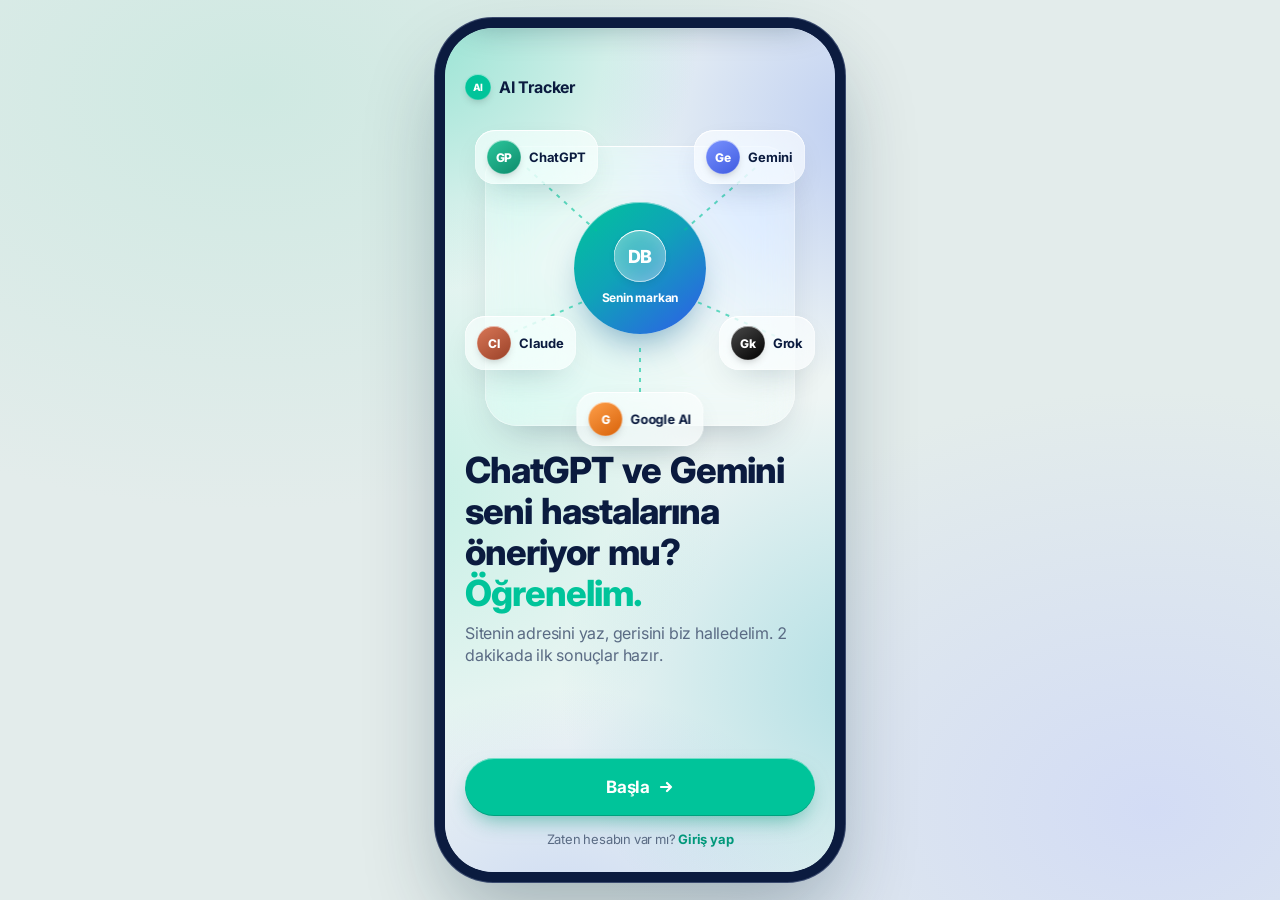
==== commit 9c4f2f13: "Perplexity yerine Claude ve Grok: 5 platform (karşılama, tarama, ana ekran, soru detayı, filtreler, " ====
--- a/index.html
+++ b/index.html
@@ -23,16 +23,17 @@
 <div id="app" class="bgfx">
 <section class="screen" id="s01"><div class="content" style="padding-top:24px">
  <div class="row" style="gap:8px"><span class="badge xs" style="background:var(--teal)" id="logo">AI</span><b style="font-size:16px" id="logoTxt">AI Tracker</b></div>
- <div style="position:relative;height:330px;margin:24px 0 8px">
+ <div style="position:relative;height:330px;margin:16px 0 4px">
   <div style="position:absolute;inset:30px 20px 20px;border-radius:32px;background:rgba(255,255,255,.30);backdrop-filter:blur(20px) saturate(180%);box-shadow:inset 0 1px 0 rgba(255,255,255,.9),inset 0 0 0 .5px rgba(255,255,255,.6),0 20px 40px -20px rgba(6,40,60,.3)"></div>
-  <div style="position:absolute;left:50%;top:50%;transform:translate(-50%,-50%);width:132px;height:132px;border-radius:66px;background:var(--g-hero);color:#fff;box-shadow:inset 0 1px 0 rgba(255,255,255,.5),0 18px 36px -12px rgba(15,100,150,.55);display:flex;flex-direction:column;align-items:center;justify-content:center">
+  <div style="position:absolute;left:50%;top:46%;transform:translate(-50%,-50%);width:132px;height:132px;border-radius:66px;background:var(--g-hero);color:#fff;box-shadow:inset 0 1px 0 rgba(255,255,255,.5),0 18px 36px -12px rgba(15,100,150,.55);display:flex;flex-direction:column;align-items:center;justify-content:center">
    <div class="av" style="width:52px;height:52px;border-radius:26px;background:rgba(255,255,255,.25);color:#fff;font-size:18px">DB</div>
    <div style="font-size:12px;font-weight:700;margin-top:8px">Senin markan</div></div>
-  <svg style="position:absolute;inset:0" width="350" height="330"><g stroke="#00C49A" stroke-width="2" stroke-dasharray="4 6" opacity=".6"><line x1="62" y1="70" x2="140" y2="130"/><line x1="290" y1="70" x2="210" y2="130"/><line x1="62" y1="262" x2="140" y2="205"/><line x1="290" y1="262" x2="210" y2="205"/></g></svg>
-  <div style="position:absolute;left:14px;top:30px" class="card row" ><span class="badge s b-gpt">GP</span><b style="font-size:13px">ChatGPT</b></div>
-  <div style="position:absolute;right:14px;top:30px" class="card row"><span class="badge s b-gem">Ge</span><b style="font-size:13px">Gemini</b></div>
-  <div style="position:absolute;left:14px;bottom:30px" class="card row"><span class="badge s b-ppx">Px</span><b style="font-size:13px">Perplexity</b></div>
-  <div style="position:absolute;right:14px;bottom:30px" class="card row"><span class="badge s b-gai">G</span><b style="font-size:13px">Google AI</b></div>
+  <svg style="position:absolute;inset:0" width="350" height="330"><g stroke="#00C49A" stroke-width="2" stroke-dasharray="4 6" opacity=".6"><line x1="62" y1="52" x2="135" y2="118"/><line x1="290" y1="52" x2="215" y2="118"/><line x1="40" y1="220" x2="120" y2="185"/><line x1="310" y1="220" x2="230" y2="185"/><line x1="175" y1="232" x2="175" y2="282"/></g></svg>
+  <div style="position:absolute;left:10px;top:14px" class="card row orb"><span class="badge s b-gpt">GP</span><b style="font-size:13px">ChatGPT</b></div>
+  <div style="position:absolute;right:10px;top:14px" class="card row orb"><span class="badge s b-gem">Ge</span><b style="font-size:13px">Gemini</b></div>
+  <div style="position:absolute;left:0;top:200px" class="card row orb"><span class="badge s b-cla">Cl</span><b style="font-size:13px">Claude</b></div>
+  <div style="position:absolute;right:0;top:200px" class="card row orb"><span class="badge s b-grk">Gk</span><b style="font-size:13px">Grok</b></div>
+  <div style="position:absolute;left:50%;transform:translateX(-50%);bottom:0" class="card row orb"><span class="badge s b-gai">G</span><b style="font-size:13px">Google AI</b></div>
  </div>
  <h1 style="font-size:36px;line-height:41px">ChatGPT ve Gemini seni hastalarına öneriyor mu? <span style="color:var(--teal)">Öğrenelim.</span></h1>
  <p class="sub" style="font-size:16px">Sitenin adresini yaz, gerisini biz halledelim. 2 dakikada ilk sonuçlar hazır.</p>
@@ -65,17 +66,17 @@
 <div class="bottom"><button class="btn" data-go="s04">Devam et</button></div></section>
 <section class="screen" id="s04"><div class="content"><div class="nav"><div class="back" data-back><svg width="10" height="16" viewBox="0 0 10 16"><path d="M8 2L2 8l6 6" stroke="#0B1B3F" stroke-width="2.2" fill="none" stroke-linecap="round" stroke-linejoin="round"/></svg></div><div class="steps"><i class="on"></i><i class="on"></i><i class="on"></i><i class=""></i></div><span class="stepl">3/4</span></div>
  <h2 style="margin-top:16px">Hastalar AI'a şunları soruyor</h2>
- <p class="sub" id="qSub">Bu 10 konuyu her hafta 4 platformda soracağız.</p>
+ <p class="sub" id="qSub">Bu 10 konuyu her hafta 5 platformda soracağız.</p>
  <div style="display:flex;flex-wrap:wrap;gap:7px;margin-top:16px" id="chipWrap"><span id="chipEnd"></span>
  <div data-act="add-q" style="cursor:pointer;display:inline-flex;align-items:center;gap:6px;height:38px;padding:0 14px;border-radius:20px;border:1.5px dashed var(--teal);color:var(--teal-d);background:rgba(255,255,255,.3);font-size:14px;font-weight:700"><svg width="16" height="16" viewBox="0 0 16 16"><path d="M8 3v10M3 8h10" stroke="currentColor" stroke-width="2.2" stroke-linecap="round"/></svg> Soru ekle</div></div>
 </div>
 <div class="bottom"><div class="small" style="text-align:center;margin-bottom:12px" id="qFoot"></div><button class="btn" data-act="start-scan">Taramayı başlat</button></div></section>
 <section class="screen" id="s05"><div class="content">
  <div class="nav"><span></span><span class="x" style="width:36px;height:36px;border-radius:18px" data-act="skip-scan"><svg width="12" height="12" viewBox="0 0 12 12"><path d="M3 3l6 6M9 3l-6 6" stroke="#6B7A90" stroke-width="1.8" stroke-linecap="round"/></svg></span></div>
- <div style="display:flex;justify-content:center;margin:0 0 14px"><div id="ring" style="width:104px;height:104px;border-radius:52px;background:conic-gradient(var(--teal) 0 0%,rgba(255,255,255,.6) 0% 100%);display:flex;align-items:center;justify-content:center"><div style="width:86px;height:86px;border-radius:43px;background:#F7FBFA;box-shadow:var(--rim),0 4px 12px -4px rgba(6,40,60,.2);display:flex;flex-direction:column;align-items:center;justify-content:center"><b style="font-size:32px;letter-spacing:-1.2px;font-weight:800" id="ringN">0</b><span class="small" style="font-size:11px" id="ringT">/ 100 soru</span></div></div></div>
+ <div style="display:flex;justify-content:center;margin:0 0 10px"><div id="ring" style="width:92px;height:92px;border-radius:46px;background:conic-gradient(var(--teal) 0 0%,rgba(255,255,255,.6) 0% 100%);display:flex;align-items:center;justify-content:center"><div style="width:76px;height:76px;border-radius:38px;background:#F7FBFA;box-shadow:var(--rim),0 4px 12px -4px rgba(6,40,60,.2);display:flex;flex-direction:column;align-items:center;justify-content:center"><b style="font-size:28px;letter-spacing:-1.2px;font-weight:800" id="ringN">0</b><span class="small" style="font-size:11px" id="ringT">/ 100 soru</span></div></div></div>
  <h2 style="text-align:center">AI'a soruyoruz…</h2>
  <p class="sub" style="text-align:center">Her platforma hastaların sorduğu gibi soruyoruz. Bu birkaç dakika sürebilir.</p>
- <div style="display:flex;flex-direction:column;gap:8px;margin-top:16px" id="scanList"></div>
+ <div style="display:flex;flex-direction:column;gap:6px;margin-top:12px" id="scanList"></div>
 </div>
 <div class="bottom"><div class="card row flat" style="margin-bottom:12px;padding:12px 16px;border-radius:999px"><svg width="22" height="22" viewBox="0 0 22 22" fill="none"><path d="M11 3a5.5 5.5 0 00-5.5 5.5v3.5L4 15h14l-1.5-3V8.5A5.5 5.5 0 0011 3zM9 18a2 2 0 004 0" stroke="#0B1B3F" stroke-width="1.8" stroke-linejoin="round"/></svg><span style="font-size:14px;font-weight:600">Hazır olunca sana bildirim göndereceğiz</span></div><button class="btn ghost" data-act="skip-scan" id="scanBtn">Kapat, bildirim bekle</button></div></section>
 <section class="screen" id="s06"><div class="content dockpad" style="padding-top:4px">
@@ -90,7 +91,7 @@
  <div class="card row tap" style="margin-top:12px;padding:14px 18px" data-tab="s08"><div class="av" style="background:linear-gradient(145deg,#FFD27A,#F5B83D);color:#fff;font-size:22px;font-weight:800">3.</div><div style="flex:1"><b style="font-size:16px">Rakipler arasında 3. sıradasın</b><div class="small">Önünde: Moda Diş Kliniği, Dt. Selin Aydın</div></div><svg width="8" height="14" viewBox="0 0 8 14"><path d="M1.5 1.5L6.5 7l-5 5.5" stroke="#9AA6B8" stroke-width="2" fill="none" stroke-linecap="round" stroke-linejoin="round"/></svg></div>
  <div class="sec-t" style="margin:18px 4px 10px"><h3>Platformlar</h3><a data-act="plat" data-p="">Tümü</a></div>
  <div style="display:grid;grid-template-columns:1fr 1fr;gap:10px">
-  <div class="card tap" style="padding:14px" data-act="plat" data-p="gem"><div class="row" style="justify-content:space-between"><span class="badge s b-gem">Ge</span><span class="chip c-g"><span class="dot d-g"></span>İyi</span></div><b style="font-size:15px;display:block;margin-top:10px">Gemini</b><div class="small" style="margin-top:2px">41 soruda öneriyor</div></div><div class="card tap" style="padding:14px" data-act="plat" data-p="ppx"><div class="row" style="justify-content:space-between"><span class="badge s b-ppx">Px</span><span class="chip c-y"><span class="dot d-y"></span>Orta</span></div><b style="font-size:15px;display:block;margin-top:10px">Perplexity</b><div class="small" style="margin-top:2px">27 soruda öneriyor</div></div><div class="card tap" style="padding:14px" data-act="plat" data-p="gpt"><div class="row" style="justify-content:space-between"><span class="badge s b-gpt">GP</span><span class="chip c-r"><span class="dot d-r"></span>Zayıf</span></div><b style="font-size:15px;display:block;margin-top:10px">ChatGPT</b><div class="small" style="margin-top:2px">12 soruda öneriyor</div></div><div class="card tap" style="padding:14px" data-act="plat" data-p="gai"><div class="row" style="justify-content:space-between"><span class="badge s b-gai">G</span><span class="chip c-r"><span class="dot d-r"></span>Zayıf</span></div><b style="font-size:15px;display:block;margin-top:10px">Google AI</b><div class="small" style="margin-top:2px">11 soruda öneriyor</div></div>
+  <div class="card tap" style="padding:14px" data-act="plat" data-p="gem"><div class="row" style="justify-content:space-between"><span class="badge s b-gem">Ge</span><span class="chip c-g"><span class="dot d-g"></span>İyi</span></div><b style="font-size:15px;display:block;margin-top:10px">Gemini</b><div class="small" style="margin-top:2px">41 soruda öneriyor</div></div><div class="card tap" style="padding:14px" data-act="plat" data-p="cla"><div class="row" style="justify-content:space-between"><span class="badge s b-cla">Cl</span><span class="chip c-y"><span class="dot d-y"></span>Orta</span></div><b style="font-size:15px;display:block;margin-top:10px">Claude</b><div class="small" style="margin-top:2px">26 soruda öneriyor</div></div><div class="card tap" style="padding:14px" data-act="plat" data-p="grk"><div class="row" style="justify-content:space-between"><span class="badge s b-grk">Gk</span><span class="chip c-y"><span class="dot d-y"></span>Orta</span></div><b style="font-size:15px;display:block;margin-top:10px">Grok</b><div class="small" style="margin-top:2px">24 soruda öneriyor</div></div><div class="card tap" style="padding:14px" data-act="plat" data-p="gpt"><div class="row" style="justify-content:space-between"><span class="badge s b-gpt">GP</span><span class="chip c-r"><span class="dot d-r"></span>Zayıf</span></div><b style="font-size:15px;display:block;margin-top:10px">ChatGPT</b><div class="small" style="margin-top:2px">12 soruda öneriyor</div></div><div class="card pwide tap" style="padding:14px;grid-column:1 / -1" data-act="plat" data-p="gai"><div class="row" style="gap:12px"><span class="badge s b-gai">G</span><div style="flex:1;min-width:0"><b style="font-size:15px;display:block">Google AI</b><div class="small" style="margin-top:2px">11 soruda öneriyor</div></div><span class="chip c-r"><span class="dot d-r"></span>Zayıf</span></div></div>
  </div>
 <p class="small" style="text-align:center;margin:14px 0 4px;opacity:.8">Sayılar ve klinik adları örnek veridir.</p></div></section>
 <section class="screen" id="sQ"><div class="content dockpad" style="padding-top:4px">
@@ -131,7 +132,7 @@
 <div class="row" style="justify-content:space-between;margin-top:10px"><span class="gp">🔗 Google Haritalar</span><button class="btn sm white" data-act="do">Yorum iste</button></div></div>
  <div class="card" style="padding:14px 18px"><div class="row" style="gap:6px"><span class="chip c-g">Yüksek etki</span><span class="chip c-n">Kolay</span><span class="small" style="margin-left:auto;font-weight:700">2/3</span></div>
 <b style="font-size:17px;line-height:24px;letter-spacing:-.4px;display:block;margin-top:10px">Doktortakvimi profilin eksik</b>
-<p class="small" style="margin-top:6px;color:var(--navy2)"><b>Neden?</b> Gemini ve Perplexity bilgini buradan alıyor; uzmanlıkların ve fotoğrafların yok.</p>
+<p class="small" style="margin-top:6px;color:var(--navy2)"><b>Neden?</b> Gemini ve Claude bilgini buradan alıyor; uzmanlıkların ve fotoğrafların yok.</p>
 <div class="row" style="justify-content:space-between;margin-top:10px"><span class="chip c-n">🔗 Doktortakvimi</span><button class="btn sm" data-act="do">Tamamla</button></div></div>
  <div class="card" style="padding:14px 18px"><div class="row" style="gap:6px"><span class="chip c-y">Orta etki</span><span class="chip c-n">1 saat</span><span class="small" style="margin-left:auto;font-weight:700">3/3</span></div>
 <b style="font-size:17px;line-height:24px;letter-spacing:-.4px;display:block;margin-top:10px">Sitene fiyat ve SSS sayfası ekle</b>
@@ -160,7 +161,7 @@
   <div class="tap" data-ntf="s06" style="background:rgba(255,255,255,.58);backdrop-filter:blur(26px) saturate(180%);-webkit-backdrop-filter:blur(26px) saturate(180%);box-shadow:inset 0 1px 0 rgba(255,255,255,.7),inset 0 0 0 .5px rgba(255,255,255,.4),0 10px 24px -12px rgba(0,0,0,.35);border-radius:26px;padding:12px 14px;display:flex;gap:10px;align-items:flex-start">
 <span class="badge s" style="background:var(--g-hero);border-radius:10px;font-size:11px">AI</span>
 <div style="flex:1;min-width:0"><div class="row" style="justify-content:space-between"><b style="font-size:14px">AI Tracker</b><span style="font-size:12px;color:rgba(11,27,63,.65)">Pzt</span></div>
-<p style="font-size:14px;line-height:19px;color:var(--navy);margin-top:2px">Haftalık özetin hazır: görünürlüğün %19 → %23.</p></div></div>
+<p style="font-size:14px;line-height:19px;color:var(--navy);margin-top:2px">Haftalık özetin hazır: görünürlüğün %19 → %23. Grok’ta ilk kez 3. sıraya çıktın.</p></div></div>
  </div>
 </div>
 <div class="ls-foot"><button class="ls-close" data-act="close-ntf">Kapat</button><div class="small" style="color:rgba(255,255,255,.7);margin-top:10px">Bildirimler örnektir · dokununca ilgili ekran açılır</div></div></section>
--- a/css/glass.css
+++ b/css/glass.css
@@ -2,7 +2,7 @@
 :root{--teal:#00C49A;--teal-d:#00987A;--teal-l:rgba(0,196,154,.16);--navy:#0B1B3F;--navy2:#24365C;--mut:#5A6B84;
 --yel:#F5B83D;--yel-l:rgba(245,184,61,.20);--red:#EF5B5B;--red-l:rgba(239,91,91,.16);
 --surf:rgba(255,255,255,.55);--bd:rgba(11,27,63,.08);
---gpt:#10A37F;--gem:#4C6EF5;--ppx:#1F8A9E;--gai:#E8710A;
+--gpt:#10A37F;--gem:#4C6EF5;--cla:#D97757;--grk:#111111;--gai:#E8710A;
 --glass:rgba(255,255,255,.46);--glass-strong:rgba(255,255,255,.72);--blur:blur(22px) saturate(190%);
 --rim:inset 0 1px 0 rgba(255,255,255,.95),inset 0 -1px 0 rgba(255,255,255,.35),inset 0 0 0 .5px rgba(255,255,255,.6),inset 0 0 18px rgba(255,255,255,.22);
 --lift:0 10px 30px -10px rgba(6,40,60,.26),0 2px 6px rgba(6,40,60,.07);
@@ -60,7 +60,7 @@
 .badge{width:44px;height:44px;border-radius:22px;color:#fff;font-weight:800;font-size:15px;display:flex;align-items:center;justify-content:center;flex:none;letter-spacing:-.3px;box-shadow:inset 0 1px 0 rgba(255,255,255,.45),inset 0 0 0 .5px rgba(255,255,255,.3),0 4px 10px -4px rgba(0,0,0,.3)}
 .badge.s{width:34px;height:34px;font-size:12px;border-radius:17px}
 .badge.xs{width:26px;height:26px;font-size:10px;border-radius:13px}
-.b-gpt{background:linear-gradient(145deg,#2BC79C,#0E8A6B)}.b-gem{background:linear-gradient(145deg,#7A93FF,#3F5BE0)}.b-ppx{background:linear-gradient(145deg,#3FB4C8,#167385)}.b-gai{background:linear-gradient(145deg,#FFA04A,#D8620A)}
+.b-gpt{background:linear-gradient(145deg,#2BC79C,#0E8A6B)}.b-gem{background:linear-gradient(145deg,#7A93FF,#3F5BE0)}.b-cla{background:linear-gradient(145deg,#D97757,#9A4128)}.b-grk{background:linear-gradient(145deg,#4A4A4A,#000)}.b-gai{background:linear-gradient(145deg,#FFA04A,#D8620A)}
 .chip{display:inline-flex;align-items:center;gap:5px;height:28px;padding:0 11px;border-radius:999px;font-size:12.5px;font-weight:700}
 .c-g{background:rgba(0,196,154,.16);color:#00866B}.c-y{background:rgba(245,184,61,.22);color:#9A6608}.c-r{background:rgba(239,91,91,.16);color:#C93636}
 .c-n{background:var(--glass);color:var(--navy2);backdrop-filter:var(--blur);box-shadow:var(--rim)}
@@ -88,3 +88,5 @@
 .gbtn i{position:absolute;top:16px;right:18px;width:9px;height:9px;border-radius:50%;background:#FF3B30;box-shadow:0 0 0 2px rgba(255,255,255,.9)}
 .edge{position:absolute;left:0;right:0;bottom:0;height:130px;z-index:35;pointer-events:none;backdrop-filter:blur(6px);-webkit-backdrop-filter:blur(6px);
  background:linear-gradient(rgba(238,245,244,0),rgba(238,245,244,.45) 70%,rgba(238,245,244,.65));-webkit-mask-image:linear-gradient(transparent,#000 75%);mask-image:linear-gradient(transparent,#000 75%)}
+
+.orb{padding:10px 12px;border-radius:20px;gap:8px}
--- a/css/app.css
+++ b/css/app.css
@@ -6,6 +6,7 @@
  body{background:radial-gradient(900px 600px at 20% 10%,#cfe9e2,transparent 70%),radial-gradient(800px 600px at 90% 90%,#d3dcf5,transparent 70%),#E3ECEB}
  #app{inset:auto;left:50%;top:50%;width:390px;height:min(844px,calc(100vh - 40px));transform:translate(-50%,-50%);border-radius:48px;
   box-shadow:0 0 0 10px #0B1B3F,0 0 0 11px #3a4a6e,0 40px 80px rgba(6,40,60,.3)}
+ #app .screen{border-radius:48px}
 }
 .screen{position:absolute;inset:0;display:flex;flex-direction:column;background:inherit;visibility:hidden;
  padding-top:max(env(safe-area-inset-top),22px);will-change:transform,opacity;z-index:1}
@@ -63,3 +64,4 @@
  #lsTime{font-size:80px!important;line-height:86px!important}
  #s10 .content>div:last-child{margin-top:16px!important}
 }
+@media (max-height:700px){#s05 .bottom .card.flat{display:none}}
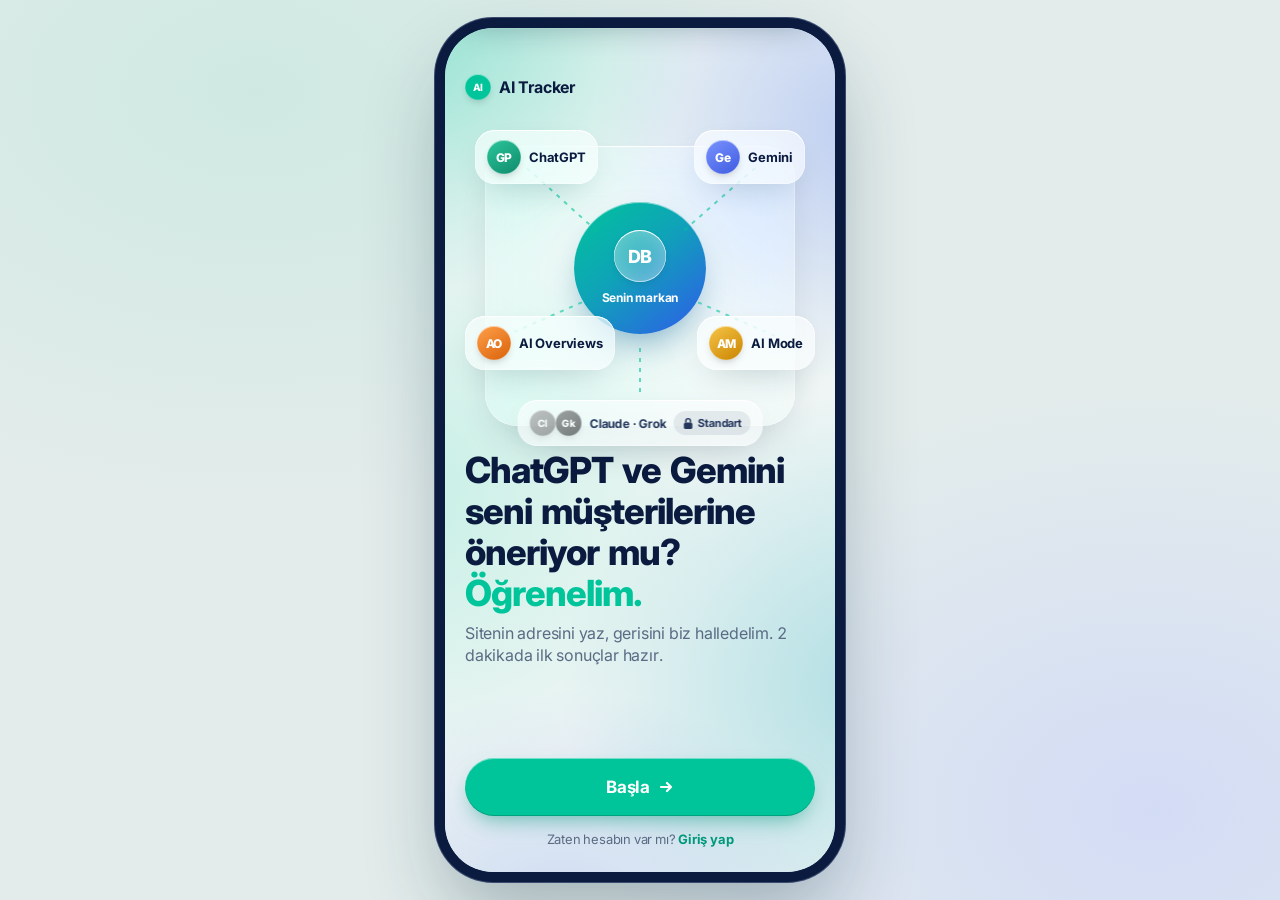
==== commit d188530a: "v3: genel konumlandırma, siteden algılanan iş kategorisi (Değiştir sheet'i), başlangıç platformları " ====
--- a/index.html
+++ b/index.html
@@ -29,13 +29,13 @@
    <div class="av" style="width:52px;height:52px;border-radius:26px;background:rgba(255,255,255,.25);color:#fff;font-size:18px">DB</div>
    <div style="font-size:12px;font-weight:700;margin-top:8px">Senin markan</div></div>
   <svg style="position:absolute;inset:0" width="350" height="330"><g stroke="#00C49A" stroke-width="2" stroke-dasharray="4 6" opacity=".6"><line x1="62" y1="52" x2="135" y2="118"/><line x1="290" y1="52" x2="215" y2="118"/><line x1="40" y1="220" x2="120" y2="185"/><line x1="310" y1="220" x2="230" y2="185"/><line x1="175" y1="232" x2="175" y2="282"/></g></svg>
-  <div style="position:absolute;left:10px;top:14px" class="card row orb"><span class="badge s b-gpt">GP</span><b style="font-size:13px">ChatGPT</b></div>
-  <div style="position:absolute;right:10px;top:14px" class="card row orb"><span class="badge s b-gem">Ge</span><b style="font-size:13px">Gemini</b></div>
-  <div style="position:absolute;left:0;top:200px" class="card row orb"><span class="badge s b-cla">Cl</span><b style="font-size:13px">Claude</b></div>
-  <div style="position:absolute;right:0;top:200px" class="card row orb"><span class="badge s b-grk">Gk</span><b style="font-size:13px">Grok</b></div>
-  <div style="position:absolute;left:50%;transform:translateX(-50%);bottom:0" class="card row orb"><span class="badge s b-gai">G</span><b style="font-size:13px">Google AI</b></div>
+<div style="position:absolute;left:10px;top:14px" class="card row orb"><span class="badge s b-gpt">GP</span><b style="font-size:13px">ChatGPT</b></div>
+<div style="position:absolute;right:10px;top:14px" class="card row orb"><span class="badge s b-gem">Ge</span><b style="font-size:13px">Gemini</b></div>
+<div style="position:absolute;left:0;top:200px" class="card row orb"><span class="badge s b-gao">AO</span><b style="font-size:13px">AI Overviews</b></div>
+<div style="position:absolute;right:0;top:200px" class="card row orb"><span class="badge s b-gam">AM</span><b style="font-size:13px">AI Mode</b></div>
+<div style="position:absolute;left:50%;transform:translateX(-50%);bottom:0;white-space:nowrap" class="card row orb lockpill"><span class="badge xs b-cla lockd">Cl</span><span class="badge xs b-grk lockd" style="margin-left:-8px">Gk</span><b style="font-size:12px;color:var(--navy2)">Claude · Grok</b><span class="lkchip"><svg class="lk" width="11" height="13" viewBox="0 0 16 20" fill="none"><rect x="1.5" y="8.5" width="13" height="10" rx="2.5" fill="currentColor"/><path d="M4.5 8.5V6a3.5 3.5 0 017 0v2.5" stroke="currentColor" stroke-width="2.2"/></svg> Standart</span></div>
  </div>
- <h1 style="font-size:36px;line-height:41px">ChatGPT ve Gemini seni hastalarına öneriyor mu? <span style="color:var(--teal)">Öğrenelim.</span></h1>
+ <h1 style="font-size:36px;line-height:41px">ChatGPT ve Gemini seni müşterilerine öneriyor mu? <span style="color:var(--teal)">Öğrenelim.</span></h1>
  <p class="sub" style="font-size:16px">Sitenin adresini yaz, gerisini biz halledelim. 2 dakikada ilk sonuçlar hazır.</p>
 </div>
 <div class="bottom"><button class="btn" data-go="s02">Başla <svg width="16" height="16" viewBox="0 0 16 16"><path d="M3 8h10M9 4l4 4-4 4" stroke="currentColor" stroke-width="2.2" fill="none" stroke-linecap="round" stroke-linejoin="round"/></svg></button><p class="small" style="text-align:center;margin-top:14px">Zaten hesabın var mı? <b style="color:var(--teal-d)" data-toast="Giriş prototipte yok — Başla ile devam et">Giriş yap</b></p></div></section>
@@ -48,11 +48,12 @@
   <div class="row small" style="color:var(--navy);margin-bottom:8px"><span class="tick" style="background:var(--teal)"><svg width="12" height="12" viewBox="0 0 12 12"><path d="M2.5 6.2l2.3 2.3 4.7-5" stroke="#fff" stroke-width="2" fill="none" stroke-linecap="round" stroke-linejoin="round"/></svg></span> 14 sayfa okundu</div>
   <div class="row small" style="color:var(--navy);margin-bottom:8px"><span class="tick" style="background:var(--teal)"><svg width="12" height="12" viewBox="0 0 12 12"><path d="M2.5 6.2l2.3 2.3 4.7-5" stroke="#fff" stroke-width="2" fill="none" stroke-linecap="round" stroke-linejoin="round"/></svg></span> Hizmetler ve konum bulundu</div>
   <div class="row small" style="color:var(--navy)"><span class="tick" style="background:var(--teal)"><svg width="12" height="12" viewBox="0 0 12 12"><path d="M2.5 6.2l2.3 2.3 4.7-5" stroke="#fff" stroke-width="2" fill="none" stroke-linecap="round" stroke-linejoin="round"/></svg></span> Google Haritalar kaydı eşleşti</div>
+  <div class="row small detect" style="color:var(--navy);margin-top:8px"><span class="tick" style="background:var(--teal)"><svg width="12" height="12" viewBox="0 0 12 12"><path d="M2.5 6.2l2.3 2.3 4.7-5" stroke="#fff" stroke-width="2" fill="none" stroke-linecap="round" stroke-linejoin="round"/></svg></span> <span><b class="catName">Diş hekimi</b> olarak algıladık</span><a class="chg" data-act="cat-open" id="catChg">Değiştir</a></div>
  </div>
  <div class="hl teal" style="margin-top:14px;padding:18px">
-  <div class="row"><div class="av" style="background:rgba(255,255,255,.25);color:#fff">DB</div><div><b style="font-size:15px">Dt. Burak · <span class="siteName">doktorburak.com</span></b><div class="small" style="color:rgba(255,255,255,.85)">Kadıköy, İstanbul</div></div></div>
-  <p style="font-size:21px;line-height:27px;font-weight:700;letter-spacing:-.5px;margin:14px 0 12px">İmplant ve estetik diş yapan Kadıköy'de bir diş hekimisin, doğru mu?</p>
-  <div style="display:flex;flex-wrap:wrap;gap:6px;margin-bottom:16px"><span class="gp">Diş hekimi</span><span class="gp">İmplant</span><span class="gp">Estetik diş</span><span class="gp">Kadıköy</span></div>
+  <div class="row"><div class="av" style="background:rgba(255,255,255,.25);color:#fff">DB</div><div><b style="font-size:15px"><span class="who">Dt. Burak</span> · <span class="siteName">doktorburak.com</span></b><div class="small" style="color:rgba(255,255,255,.85)">Kadıköy, İstanbul</div></div></div>
+  <p style="font-size:21px;line-height:27px;font-weight:700;letter-spacing:-.5px;margin:14px 0 12px" id="catDesc">İmplant ve estetik diş yapan Kadıköy'de bir diş hekimisin, doğru mu?</p>
+  <div style="display:flex;flex-wrap:wrap;gap:6px;margin-bottom:16px" id="catTags"></div>
   <div style="display:flex;gap:10px"><button class="btn sm white" style="flex:1;height:50px" data-go="s03">Evet, doğru</button><button class="btn sm" style="flex:1;height:50px;background:rgba(255,255,255,.22);backdrop-filter:blur(14px) saturate(180%);box-shadow:inset 0 1px 0 rgba(255,255,255,.55),inset 0 0 0 .5px rgba(255,255,255,.35),0 4px 12px -4px rgba(0,0,0,.25)" data-act="edit-site">Düzelt</button></div>
  </div>
 </div></section>
@@ -61,12 +62,12 @@
  <p class="sub">Seni bunlarla kıyaslayacağız. Yanlış olanı çıkar, eksik olanı ekle.</p>
  <div class="card list" style="margin-top:20px;padding:4px 16px" id="compList"></div>
  <button class="btn ghost" style="margin-top:12px;color:var(--teal-d)" data-act="add-comp"><svg width="16" height="16" viewBox="0 0 16 16"><path d="M8 3v10M3 8h10" stroke="currentColor" stroke-width="2.2" stroke-linecap="round"/></svg> Rakip ekle</button>
- <div class="card row flat" style="margin-top:16px;align-items:flex-start"><span class="badge xs" style="background:var(--teal)">i</span><p class="small" style="color:var(--navy2)">Rakipleri, AI'ın Kadıköy'de en sık önerdiği kliniklerden seçtik. İsimler örnek amaçlıdır.</p></div>
+ <div class="card row flat" style="margin-top:16px;align-items:flex-start"><span class="badge xs" style="background:var(--teal)">i</span><p class="small" style="color:var(--navy2)">Rakipleri, AI'ın Kadıköy'de en sık önerdiği <span class="compNoun">kliniklerden</span> seçtik. İsimler örnek amaçlıdır.</p></div>
 </div>
 <div class="bottom"><button class="btn" data-go="s04">Devam et</button></div></section>
 <section class="screen" id="s04"><div class="content"><div class="nav"><div class="back" data-back><svg width="10" height="16" viewBox="0 0 10 16"><path d="M8 2L2 8l6 6" stroke="#0B1B3F" stroke-width="2.2" fill="none" stroke-linecap="round" stroke-linejoin="round"/></svg></div><div class="steps"><i class="on"></i><i class="on"></i><i class="on"></i><i class=""></i></div><span class="stepl">3/4</span></div>
- <h2 style="margin-top:16px">Hastalar AI'a şunları soruyor</h2>
- <p class="sub" id="qSub">Bu 10 konuyu her hafta 5 platformda soracağız.</p>
+ <h2 style="margin-top:16px"><span class="audP">Hastalar</span> AI'a şunları soruyor</h2>
+ <p class="sub" id="qSub">Bu 10 konuyu her hafta 4 platformda soracağız.</p>
  <div style="display:flex;flex-wrap:wrap;gap:7px;margin-top:16px" id="chipWrap"><span id="chipEnd"></span>
  <div data-act="add-q" style="cursor:pointer;display:inline-flex;align-items:center;gap:6px;height:38px;padding:0 14px;border-radius:20px;border:1.5px dashed var(--teal);color:var(--teal-d);background:rgba(255,255,255,.3);font-size:14px;font-weight:700"><svg width="16" height="16" viewBox="0 0 16 16"><path d="M8 3v10M3 8h10" stroke="currentColor" stroke-width="2.2" stroke-linecap="round"/></svg> Soru ekle</div></div>
 </div>
@@ -75,12 +76,12 @@
  <div class="nav"><span></span><span class="x" style="width:36px;height:36px;border-radius:18px" data-act="skip-scan"><svg width="12" height="12" viewBox="0 0 12 12"><path d="M3 3l6 6M9 3l-6 6" stroke="#6B7A90" stroke-width="1.8" stroke-linecap="round"/></svg></span></div>
  <div style="display:flex;justify-content:center;margin:0 0 10px"><div id="ring" style="width:92px;height:92px;border-radius:46px;background:conic-gradient(var(--teal) 0 0%,rgba(255,255,255,.6) 0% 100%);display:flex;align-items:center;justify-content:center"><div style="width:76px;height:76px;border-radius:38px;background:#F7FBFA;box-shadow:var(--rim),0 4px 12px -4px rgba(6,40,60,.2);display:flex;flex-direction:column;align-items:center;justify-content:center"><b style="font-size:28px;letter-spacing:-1.2px;font-weight:800" id="ringN">0</b><span class="small" style="font-size:11px" id="ringT">/ 100 soru</span></div></div></div>
  <h2 style="text-align:center">AI'a soruyoruz…</h2>
- <p class="sub" style="text-align:center">Her platforma hastaların sorduğu gibi soruyoruz. Bu birkaç dakika sürebilir.</p>
+ <p class="sub" style="text-align:center">Her platforma <span class="audG">hastaların</span> sorduğu gibi soruyoruz. Bu birkaç dakika sürebilir.</p>
  <div style="display:flex;flex-direction:column;gap:6px;margin-top:12px" id="scanList"></div>
 </div>
 <div class="bottom"><div class="card row flat" style="margin-bottom:12px;padding:12px 16px;border-radius:999px"><svg width="22" height="22" viewBox="0 0 22 22" fill="none"><path d="M11 3a5.5 5.5 0 00-5.5 5.5v3.5L4 15h14l-1.5-3V8.5A5.5 5.5 0 0011 3zM9 18a2 2 0 004 0" stroke="#0B1B3F" stroke-width="1.8" stroke-linejoin="round"/></svg><span style="font-size:14px;font-weight:600">Hazır olunca sana bildirim göndereceğiz</span></div><button class="btn ghost" data-act="skip-scan" id="scanBtn">Kapat, bildirim bekle</button></div></section>
 <section class="screen" id="s06"><div class="content dockpad" style="padding-top:4px">
- <div class="row" style="justify-content:space-between;height:52px"><div><div class="small" style="font-size:14px">Merhaba Dt. Burak 👋</div><b style="font-size:22px;letter-spacing:-.6px" class="siteName">doktorburak.com</b></div><div class="av" style="width:44px;height:44px;border-radius:22px;background:var(--g-hero);color:#fff;cursor:pointer" data-act="settings" aria-label="Ayarlar">DB</div></div>
+ <div class="row" style="justify-content:space-between;height:52px"><div><div class="small" style="font-size:14px">Merhaba <span class="who">Dt. Burak</span> 👋</div><b style="font-size:22px;letter-spacing:-.6px" class="siteName">doktorburak.com</b></div><div class="av" style="width:44px;height:44px;border-radius:22px;background:var(--g-hero);color:#fff;cursor:pointer" data-act="settings" aria-label="Ayarlar">DB</div></div>
  <div class="hl teal" style="margin-top:12px;padding:20px">
   <div class="row" style="justify-content:space-between"><span class="gp">✦ AI görünürlüğün</span><span class="gp">▲ +4 bu hafta</span></div>
   <div class="row" style="gap:18px;margin-top:16px">
@@ -88,12 +89,12 @@
    <div><p style="font-size:22px;line-height:27px;font-weight:700;letter-spacing:-.6px">100 sorunun <span style="color:#C9FFEF">23'ünde</span> öneriliyorsun</p><p style="font-size:13px;opacity:.85;margin-top:6px">Geçen hafta 19'du</p></div>
   </div>
  </div>
- <div class="card row tap" style="margin-top:12px;padding:14px 18px" data-tab="s08"><div class="av" style="background:linear-gradient(145deg,#FFD27A,#F5B83D);color:#fff;font-size:22px;font-weight:800">3.</div><div style="flex:1"><b style="font-size:16px">Rakipler arasında 3. sıradasın</b><div class="small">Önünde: Moda Diş Kliniği, Dt. Selin Aydın</div></div><svg width="8" height="14" viewBox="0 0 8 14"><path d="M1.5 1.5L6.5 7l-5 5.5" stroke="#9AA6B8" stroke-width="2" fill="none" stroke-linecap="round" stroke-linejoin="round"/></svg></div>
+ <div class="card row tap" style="margin-top:12px;padding:14px 18px" data-tab="s08"><div class="av" style="background:linear-gradient(145deg,#FFD27A,#F5B83D);color:#fff;font-size:22px;font-weight:800">3.</div><div style="flex:1"><b style="font-size:16px">Rakipler arasında 3. sıradasın</b><div class="small">Önünde: <span class="cn0">Moda Diş Kliniği</span>, <span class="cn1">Dt. Selin Aydın</span></div></div><svg width="8" height="14" viewBox="0 0 8 14"><path d="M1.5 1.5L6.5 7l-5 5.5" stroke="#9AA6B8" stroke-width="2" fill="none" stroke-linecap="round" stroke-linejoin="round"/></svg></div>
  <div class="sec-t" style="margin:18px 4px 10px"><h3>Platformlar</h3><a data-act="plat" data-p="">Tümü</a></div>
  <div style="display:grid;grid-template-columns:1fr 1fr;gap:10px">
-  <div class="card tap" style="padding:14px" data-act="plat" data-p="gem"><div class="row" style="justify-content:space-between"><span class="badge s b-gem">Ge</span><span class="chip c-g"><span class="dot d-g"></span>İyi</span></div><b style="font-size:15px;display:block;margin-top:10px">Gemini</b><div class="small" style="margin-top:2px">41 soruda öneriyor</div></div><div class="card tap" style="padding:14px" data-act="plat" data-p="cla"><div class="row" style="justify-content:space-between"><span class="badge s b-cla">Cl</span><span class="chip c-y"><span class="dot d-y"></span>Orta</span></div><b style="font-size:15px;display:block;margin-top:10px">Claude</b><div class="small" style="margin-top:2px">26 soruda öneriyor</div></div><div class="card tap" style="padding:14px" data-act="plat" data-p="grk"><div class="row" style="justify-content:space-between"><span class="badge s b-grk">Gk</span><span class="chip c-y"><span class="dot d-y"></span>Orta</span></div><b style="font-size:15px;display:block;margin-top:10px">Grok</b><div class="small" style="margin-top:2px">24 soruda öneriyor</div></div><div class="card tap" style="padding:14px" data-act="plat" data-p="gpt"><div class="row" style="justify-content:space-between"><span class="badge s b-gpt">GP</span><span class="chip c-r"><span class="dot d-r"></span>Zayıf</span></div><b style="font-size:15px;display:block;margin-top:10px">ChatGPT</b><div class="small" style="margin-top:2px">12 soruda öneriyor</div></div><div class="card pwide tap" style="padding:14px;grid-column:1 / -1" data-act="plat" data-p="gai"><div class="row" style="gap:12px"><span class="badge s b-gai">G</span><div style="flex:1;min-width:0"><b style="font-size:15px;display:block">Google AI</b><div class="small" style="margin-top:2px">11 soruda öneriyor</div></div><span class="chip c-r"><span class="dot d-r"></span>Zayıf</span></div></div>
+  <div class="card tap" style="padding:14px" data-act="plat" data-p="gpt"><div class="row" style="justify-content:space-between"><span class="badge s b-gpt">GP</span><span class="chip c-y"><span class="dot d-y"></span>Orta</span></div><div class="small" style="margin-top:8px;font-size:11px;font-weight:700;letter-spacing:.3px">OPENAI</div><b style="font-size:15px;display:block">ChatGPT</b><div class="small" style="margin-top:2px">23 soruda öneriyor</div></div><div class="card tap" style="padding:14px" data-act="plat" data-p="gem"><div class="row" style="justify-content:space-between"><span class="badge s b-gem">Ge</span><span class="chip c-g"><span class="dot d-g"></span>İyi</span></div><div class="small" style="margin-top:8px;font-size:11px;font-weight:700;letter-spacing:.3px">GOOGLE</div><b style="font-size:15px;display:block">Gemini</b><div class="small" style="margin-top:2px">41 soruda öneriyor</div></div><div class="card tap" style="padding:14px" data-act="plat" data-p="gao"><div class="row" style="justify-content:space-between"><span class="badge s b-gao">AO</span><span class="chip c-r"><span class="dot d-r"></span>Zayıf</span></div><div class="small" style="margin-top:8px;font-size:11px;font-weight:700;letter-spacing:.3px">GOOGLE</div><b style="font-size:15px;display:block">AI Overviews</b><div class="small" style="margin-top:2px">11 soruda öneriyor</div></div><div class="card tap" style="padding:14px" data-act="plat" data-p="gam"><div class="row" style="justify-content:space-between"><span class="badge s b-gam">AM</span><span class="chip c-y"><span class="dot d-y"></span>Orta</span></div><div class="small" style="margin-top:8px;font-size:11px;font-weight:700;letter-spacing:.3px">GOOGLE</div><b style="font-size:15px;display:block">AI Mode</b><div class="small" style="margin-top:2px">29 soruda öneriyor</div></div><div class="card pwide tap locked" style="padding:14px;grid-column:1 / -1" data-act="locked"><div class="row" style="gap:12px"><span class="badge s b-cla lockd">Cl</span><span class="badge s b-grk lockd" style="margin-left:-20px">Gk</span><div style="flex:1;min-width:0"><b style="font-size:15px;display:block">Claude ve Grok</b><div class="small" style="margin-top:2px">Standart'ta açılır</div></div><span class="lkchip"><svg class="lk" width="11" height="13" viewBox="0 0 16 20" fill="none"><rect x="1.5" y="8.5" width="13" height="10" rx="2.5" fill="currentColor"/><path d="M4.5 8.5V6a3.5 3.5 0 017 0v2.5" stroke="currentColor" stroke-width="2.2"/></svg> Kilitli</span></div></div>
  </div>
-<p class="small" style="text-align:center;margin:14px 0 4px;opacity:.8">Sayılar ve klinik adları örnek veridir.</p></div></section>
+<p class="small" style="text-align:center;margin:14px 0 4px;opacity:.8">Sayılar ve isimler örnek veridir.</p></div></section>
 <section class="screen" id="sQ"><div class="content dockpad" style="padding-top:4px">
  <div class="row" style="justify-content:space-between;height:44px"><h2>Sorular</h2><span class="chip c-n tap" style="height:32px;padding:0 12px;font-size:13px" data-act="add-q-main">+ Soru ekle</span></div>
  <p class="sub" style="margin-top:4px" id="qlSub"></p>
@@ -103,13 +104,13 @@
 </div></section>
 <section class="screen" id="s07"><div class="content dockpad" style="padding-top:0">
  <div class="nav"><div class="back" data-back><svg width="10" height="16" viewBox="0 0 10 16"><path d="M8 2L2 8l6 6" stroke="#0B1B3F" stroke-width="2.2" fill="none" stroke-linecap="round" stroke-linejoin="round"/></svg></div><b style="font-size:17px">Soru detayı</b><span style="width:40px"></span></div>
- <div class="lbl" style="margin-top:8px">Hastaların sorusu</div>
+ <div class="lbl" style="margin-top:8px"><span class="audG">Hastaların</span> sorusu</div>
  <h2 style="font-size:25px;line-height:30px;margin-top:4px;letter-spacing:-.7px" id="qdTitle">“Kadıköy'de en iyi diş hekimi kim?”</h2>
  <div id="qdHero"></div>
  <div class="card list" style="margin-top:10px;padding:0 16px" id="qdList"></div>
  <div style="display:grid;grid-template-columns:1fr 1fr;gap:10px;margin-top:10px">
   <div class="card" style="padding:12px 16px;border-radius:24px"><div class="lbl" style="font-size:11px">Algı</div><div style="display:flex;flex-direction:column;gap:5px;margin-top:8px;font-size:13px;font-weight:600"><span class="row" style="gap:6px"><span class="dot d-g"></span>Olumlu<b style="margin-left:auto">2</b></span><span class="row" style="gap:6px"><span class="dot" style="background:#C9D2DE"></span>Olumsuz<b style="margin-left:auto">0</b></span><span class="row" style="gap:6px"><span class="dot d-r"></span>Yanlış bilgi<b style="margin-left:auto">1</b></span></div></div>
-  <div class="card" style="padding:12px 14px;border-radius:24px"><div class="lbl" style="font-size:11px">Kaynaklar</div><div style="display:flex;flex-wrap:wrap;gap:5px;margin-top:8px"><span class="chip c-n" style="font-size:11px;height:24px">Google Haritalar</span><span class="chip c-n" style="font-size:11px;height:24px">Doktortakvimi</span><span class="chip c-n" style="font-size:11px;height:24px">Şikayetvar</span></div></div>
+  <div class="card" style="padding:12px 14px;border-radius:24px"><div class="lbl" style="font-size:11px">Kaynaklar</div><div style="display:flex;flex-wrap:wrap;gap:5px;margin-top:8px"><span class="chip c-n" style="font-size:11px;height:24px">Google Haritalar</span><span class="chip c-n" style="font-size:11px;height:24px" class="dir">Doktortakvimi</span><span class="chip c-n" style="font-size:11px;height:24px">Şikayetvar</span></div></div>
  </div>
 </div></section>
 <section class="screen" id="s08"><div class="content dockpad" style="padding-top:4px">
@@ -117,10 +118,10 @@
  <div class="card" style="margin-top:12px">
   <div class="small" style="font-weight:600">AI önerilerindeki ses payın</div>
   <div class="row" style="align-items:baseline;gap:8px;margin:0 0 10px"><b style="font-family:'SF Pro Display',-apple-system,'Inter',system-ui,sans-serif;font-size:56px;line-height:60px;font-weight:800;letter-spacing:-2.5px;background:var(--g-hero);-webkit-background-clip:text;color:transparent">%15</b><span style="font-size:18px;font-weight:700">payın var</span><span class="chip c-g" style="margin-left:auto">▲ +3</span></div>
-  <div style="margin-bottom:6px"><div class="row" style="justify-content:space-between;font-size:14px;font-weight:600;margin-bottom:6px;color:var(--navy)"><span>Moda Diş Kliniği</span><span>%34</span></div><div class="bar"><i style="width:100.0%;background:linear-gradient(90deg,#24365C,#0B1B3F)"></i></div></div><div style="margin-bottom:6px"><div class="row" style="justify-content:space-between;font-size:14px;font-weight:600;margin-bottom:6px;color:var(--navy)"><span>Dt. Selin Aydın</span><span>%27</span></div><div class="bar"><i style="width:79.41176470588235%;background:linear-gradient(90deg,#8494B3,#5B6E8F)"></i></div></div><div style="margin-bottom:6px"><div class="row" style="justify-content:space-between;font-size:14px;font-weight:800;margin-bottom:6px;color:var(--teal-d)"><span>Sen · doktorburak.com</span><span>%15</span></div><div class="bar"><i style="width:44.11764705882353%;background:var(--g-hero)"></i></div></div><div style="margin-bottom:6px"><div class="row" style="justify-content:space-between;font-size:14px;font-weight:600;margin-bottom:6px;color:var(--navy)"><span>Kadıköy Gülüş Merkezi</span><span>%12</span></div><div class="bar"><i style="width:35.294117647058826%;background:#A9B5C7"></i></div></div><div style="margin-bottom:6px"><div class="row" style="justify-content:space-between;font-size:14px;font-weight:600;margin-bottom:6px;color:var(--navy)"><span>Diğer</span><span>%12</span></div><div class="bar"><i style="width:35.294117647058826%;background:#CDD5E0"></i></div></div>
+  <div style="margin-bottom:6px"><div class="row" style="justify-content:space-between;font-size:14px;font-weight:600;margin-bottom:6px;color:var(--navy)"><span><span class="cn0">Moda Diş Kliniği</span></span><span>%34</span></div><div class="bar"><i style="width:100.0%;background:linear-gradient(90deg,#24365C,#0B1B3F)"></i></div></div><div style="margin-bottom:6px"><div class="row" style="justify-content:space-between;font-size:14px;font-weight:600;margin-bottom:6px;color:var(--navy)"><span><span class="cn1">Dt. Selin Aydın</span></span><span>%27</span></div><div class="bar"><i style="width:79.41176470588235%;background:linear-gradient(90deg,#8494B3,#5B6E8F)"></i></div></div><div style="margin-bottom:6px"><div class="row" style="justify-content:space-between;font-size:14px;font-weight:800;margin-bottom:6px;color:var(--teal-d)"><span>Sen · doktorburak.com</span><span>%15</span></div><div class="bar"><i style="width:44.11764705882353%;background:var(--g-hero)"></i></div></div><div style="margin-bottom:6px"><div class="row" style="justify-content:space-between;font-size:14px;font-weight:600;margin-bottom:6px;color:var(--navy)"><span><span class="cn2">Kadıköy Gülüş Merkezi</span></span><span>%12</span></div><div class="bar"><i style="width:35.294117647058826%;background:#A9B5C7"></i></div></div><div style="margin-bottom:6px"><div class="row" style="justify-content:space-between;font-size:14px;font-weight:600;margin-bottom:6px;color:var(--navy)"><span>Diğer</span><span>%12</span></div><div class="bar"><i style="width:35.294117647058826%;background:#CDD5E0"></i></div></div>
  </div>
  <div class="sec-t" style="margin:16px 4px 8px"><h3>Sıralama</h3><span class="small">Önerilme sayısına göre</span></div>
- <div class="card list" style="padding:4px 16px"><div class="item" style="padding:9px 0"><div class="av" style="width:32px;height:32px;border-radius:16px;">1</div><div style="flex:1"><b style="font-size:15px">Moda Diş Kliniği</b><div class="small" style="">38 soruda öneriliyor</div></div><svg width="8" height="14" viewBox="0 0 8 14"><path d="M1.5 1.5L6.5 7l-5 5.5" stroke="#9AA6B8" stroke-width="2" fill="none" stroke-linecap="round" stroke-linejoin="round"/></svg></div><div class="item" style="padding:9px 0"><div class="av" style="width:32px;height:32px;border-radius:16px;">2</div><div style="flex:1"><b style="font-size:15px">Dt. Selin Aydın</b><div class="small" style="">31 soruda öneriliyor</div></div><svg width="8" height="14" viewBox="0 0 8 14"><path d="M1.5 1.5L6.5 7l-5 5.5" stroke="#9AA6B8" stroke-width="2" fill="none" stroke-linecap="round" stroke-linejoin="round"/></svg></div><div class="item" style="background:var(--g-hero);color:#fff;margin:0 -10px;padding:9px 12px;border-radius:22px;border:0;box-shadow:inset 0 1px 0 rgba(255,255,255,.45),0 10px 22px -10px rgba(15,100,150,.6)"><div class="av" style="width:32px;height:32px;border-radius:16px;background:rgba(255,255,255,.25);color:#fff">3</div><div style="flex:1"><b style="font-size:15px">Sen</b><div class="small" style="color:rgba(255,255,255,.85)">23 soruda öneriliyor</div></div><span class="gp">▲ 1</span></div><div class="item" style="padding:9px 0"><div class="av" style="width:32px;height:32px;border-radius:16px;">4</div><div style="flex:1"><b style="font-size:15px">Kadıköy Gülüş Merkezi</b><div class="small" style="">17 soruda öneriliyor</div></div><svg width="8" height="14" viewBox="0 0 8 14"><path d="M1.5 1.5L6.5 7l-5 5.5" stroke="#9AA6B8" stroke-width="2" fill="none" stroke-linecap="round" stroke-linejoin="round"/></svg></div></div>
+ <div class="card list" style="padding:4px 16px"><div class="item" style="padding:9px 0"><div class="av" style="width:32px;height:32px;border-radius:16px;">1</div><div style="flex:1"><b style="font-size:15px"><span class="cn0">Moda Diş Kliniği</span></b><div class="small" style="">38 soruda öneriliyor</div></div><svg width="8" height="14" viewBox="0 0 8 14"><path d="M1.5 1.5L6.5 7l-5 5.5" stroke="#9AA6B8" stroke-width="2" fill="none" stroke-linecap="round" stroke-linejoin="round"/></svg></div><div class="item" style="padding:9px 0"><div class="av" style="width:32px;height:32px;border-radius:16px;">2</div><div style="flex:1"><b style="font-size:15px"><span class="cn1">Dt. Selin Aydın</span></b><div class="small" style="">31 soruda öneriliyor</div></div><svg width="8" height="14" viewBox="0 0 8 14"><path d="M1.5 1.5L6.5 7l-5 5.5" stroke="#9AA6B8" stroke-width="2" fill="none" stroke-linecap="round" stroke-linejoin="round"/></svg></div><div class="item" style="background:var(--g-hero);color:#fff;margin:0 -10px;padding:9px 12px;border-radius:22px;border:0;box-shadow:inset 0 1px 0 rgba(255,255,255,.45),0 10px 22px -10px rgba(15,100,150,.6)"><div class="av" style="width:32px;height:32px;border-radius:16px;background:rgba(255,255,255,.25);color:#fff">3</div><div style="flex:1"><b style="font-size:15px">Sen</b><div class="small" style="color:rgba(255,255,255,.85)">23 soruda öneriliyor</div></div><span class="gp">▲ 1</span></div><div class="item" style="padding:9px 0"><div class="av" style="width:32px;height:32px;border-radius:16px;">4</div><div style="flex:1"><b style="font-size:15px"><span class="cn2">Kadıköy Gülüş Merkezi</span></b><div class="small" style="">17 soruda öneriliyor</div></div><svg width="8" height="14" viewBox="0 0 8 14"><path d="M1.5 1.5L6.5 7l-5 5.5" stroke="#9AA6B8" stroke-width="2" fill="none" stroke-linecap="round" stroke-linejoin="round"/></svg></div></div>
 <p class="small" style="text-align:center;margin:14px 0 4px;opacity:.8">Örnek veri</p></div></section>
 <section class="screen" id="s09"><div class="content dockpad" style="padding-top:4px">
  <div style="height:48px;display:flex;align-items:center"><h2>Ne yapmalıyım?</h2></div>
@@ -128,15 +129,15 @@
  <div style="display:flex;flex-direction:column;gap:10px;margin-top:12px">
  <div class="hl teal" style="padding:14px 18px"><div class="row" style="gap:6px"><span class="gp">Yüksek etki</span><span class="gp">Kolay</span><span class="gp" style="margin-left:auto;font-weight:700">1/3</span></div>
 <b style="font-size:19px;line-height:24px;letter-spacing:-.4px;display:block;margin-top:10px">Google yorum sayın rakibinin yarısı</b>
-<p class="small" style="margin-top:6px;color:rgba(255,255,255,.9)"><b>Neden?</b> AI, en çok yorumu olan klinikleri öneriyor. Sende 64, Moda Diş Kliniği’nde 131 yorum var.</p>
+<p class="small" style="margin-top:6px;color:rgba(255,255,255,.9)"><b>Neden?</b> AI, en çok yorumu olan işletmeleri öneriyor. Sende 64, <span class="cn0">Moda Diş Kliniği</span>’nde 131 yorum var.</p>
 <div class="row" style="justify-content:space-between;margin-top:10px"><span class="gp">🔗 Google Haritalar</span><button class="btn sm white" data-act="do">Yorum iste</button></div></div>
  <div class="card" style="padding:14px 18px"><div class="row" style="gap:6px"><span class="chip c-g">Yüksek etki</span><span class="chip c-n">Kolay</span><span class="small" style="margin-left:auto;font-weight:700">2/3</span></div>
-<b style="font-size:17px;line-height:24px;letter-spacing:-.4px;display:block;margin-top:10px">Doktortakvimi profilin eksik</b>
-<p class="small" style="margin-top:6px;color:var(--navy2)"><b>Neden?</b> Gemini ve Claude bilgini buradan alıyor; uzmanlıkların ve fotoğrafların yok.</p>
-<div class="row" style="justify-content:space-between;margin-top:10px"><span class="chip c-n">🔗 Doktortakvimi</span><button class="btn sm" data-act="do">Tamamla</button></div></div>
+<b style="font-size:17px;line-height:24px;letter-spacing:-.4px;display:block;margin-top:10px"><span class="dir">Doktortakvimi</span> profilin eksik</b>
+<p class="small" style="margin-top:6px;color:var(--navy2)"><b>Neden?</b> Gemini ve Google AI bilgini buradan alıyor; hizmetlerin ve fotoğrafların yok.</p>
+<div class="row" style="justify-content:space-between;margin-top:10px"><span class="chip c-n">🔗 <span class="dir">Doktortakvimi</span></span><button class="btn sm" data-act="do">Tamamla</button></div></div>
  <div class="card" style="padding:14px 18px"><div class="row" style="gap:6px"><span class="chip c-y">Orta etki</span><span class="chip c-n">1 saat</span><span class="small" style="margin-left:auto;font-weight:700">3/3</span></div>
 <b style="font-size:17px;line-height:24px;letter-spacing:-.4px;display:block;margin-top:10px">Sitene fiyat ve SSS sayfası ekle</b>
-<p class="small" style="margin-top:6px;color:var(--navy2)"><b>Neden?</b> “İmplant fiyatları” sorularında AI cevap verecek bir sayfa bulamıyor.</p>
+<p class="small" style="margin-top:6px;color:var(--navy2)"><b>Neden?</b> “<span class="priceQ">İmplant fiyatları</span>” sorularında AI cevap verecek bir sayfa bulamıyor.</p>
 <div class="row" style="justify-content:space-between;margin-top:10px"><span class="chip c-n">🔗 doktorburak.com</span><button class="btn sm" data-act="do">Nasıl?</button></div></div>
  </div>
 </div></section>
@@ -153,7 +154,7 @@
   <div class="tap" data-ntf="s08" style="background:rgba(255,255,255,.58);backdrop-filter:blur(26px) saturate(180%);-webkit-backdrop-filter:blur(26px) saturate(180%);box-shadow:inset 0 1px 0 rgba(255,255,255,.7),inset 0 0 0 .5px rgba(255,255,255,.4),0 10px 24px -12px rgba(0,0,0,.35);border-radius:26px;padding:12px 14px;display:flex;gap:10px;align-items:flex-start">
 <span class="badge s" style="background:var(--g-hero);border-radius:10px;font-size:11px">AI</span>
 <div style="flex:1;min-width:0"><div class="row" style="justify-content:space-between"><b style="font-size:14px">AI Tracker</b><span style="font-size:12px;color:rgba(11,27,63,.65)">2 sa önce</span></div>
-<p style="font-size:14px;line-height:19px;color:var(--navy);margin-top:2px">⚠️ Rakibin Moda Diş Kliniği seni geçti: “İmplant için kime gitmeliyim” sorusunda 1. sırada.</p></div></div>
+<p style="font-size:14px;line-height:19px;color:var(--navy);margin-top:2px">⚠️ Rakibin <span class="cn0">Moda Diş Kliniği</span> seni geçti: “<span class="q1">İmplant için kime gitmeliyim</span>” sorusunda 1. sırada.</p></div></div>
   <div class="tap" data-ntf="s07:0" style="background:rgba(255,255,255,.58);backdrop-filter:blur(26px) saturate(180%);-webkit-backdrop-filter:blur(26px) saturate(180%);box-shadow:inset 0 1px 0 rgba(255,255,255,.7),inset 0 0 0 .5px rgba(255,255,255,.4),0 10px 24px -12px rgba(0,0,0,.35);border-radius:26px;padding:12px 14px;display:flex;gap:10px;align-items:flex-start">
 <span class="badge s" style="background:var(--g-hero);border-radius:10px;font-size:11px">AI</span>
 <div style="flex:1;min-width:0"><div class="row" style="justify-content:space-between"><b style="font-size:14px">AI Tracker</b><span style="font-size:12px;color:rgba(11,27,63,.65)">dün</span></div>
@@ -161,13 +162,14 @@
   <div class="tap" data-ntf="s06" style="background:rgba(255,255,255,.58);backdrop-filter:blur(26px) saturate(180%);-webkit-backdrop-filter:blur(26px) saturate(180%);box-shadow:inset 0 1px 0 rgba(255,255,255,.7),inset 0 0 0 .5px rgba(255,255,255,.4),0 10px 24px -12px rgba(0,0,0,.35);border-radius:26px;padding:12px 14px;display:flex;gap:10px;align-items:flex-start">
 <span class="badge s" style="background:var(--g-hero);border-radius:10px;font-size:11px">AI</span>
 <div style="flex:1;min-width:0"><div class="row" style="justify-content:space-between"><b style="font-size:14px">AI Tracker</b><span style="font-size:12px;color:rgba(11,27,63,.65)">Pzt</span></div>
-<p style="font-size:14px;line-height:19px;color:var(--navy);margin-top:2px">Haftalık özetin hazır: görünürlüğün %19 → %23. Grok’ta ilk kez 3. sıraya çıktın.</p></div></div>
+<p style="font-size:14px;line-height:19px;color:var(--navy);margin-top:2px">Haftalık özetin hazır: görünürlüğün %19 → %23. Google AI Mode’da ilk kez 3. sıraya çıktın.</p></div></div>
  </div>
 </div>
 <div class="ls-foot"><button class="ls-close" data-act="close-ntf">Kapat</button><div class="small" style="color:rgba(255,255,255,.7);margin-top:10px">Bildirimler örnektir · dokununca ilgili ekran açılır</div></div></section>
 <div class="edge" id="edge"></div><div class="dock"><div class="gbar"><div class="gt" data-tab="s06"><svg viewBox="0 0 26 26" fill="none"><path d="M4 11.5L13 4l9 7.5V21a1 1 0 01-1 1h-5v-6h-6v6H5a1 1 0 01-1-1z" stroke="currentColor" stroke-width="2" stroke-linejoin="round" fill="rgba(0,196,154,.18)"/></svg><span>Ana sayfa</span></div><div class="gt" data-tab="sQ"><svg viewBox="0 0 26 26" fill="none"><path d="M5 6.5A2.5 2.5 0 017.5 4h11A2.5 2.5 0 0121 6.5v8a2.5 2.5 0 01-2.5 2.5H11l-5 4v-4.2A2.5 2.5 0 015 14.5z" stroke="currentColor" stroke-width="2" stroke-linejoin="round" /></svg><span>Sorular</span></div><div class="gt" data-tab="s08"><svg viewBox="0 0 26 26" fill="none"><rect x="4" y="13" width="4.5" height="9" rx="1.2" stroke="currentColor" stroke-width="2" /><rect x="10.75" y="5" width="4.5" height="17" rx="1.2" stroke="currentColor" stroke-width="2" /><rect x="17.5" y="9" width="4.5" height="13" rx="1.2" stroke="currentColor" stroke-width="2" /></svg><span>Rakipler</span></div><div class="gt" data-tab="s09"><svg viewBox="0 0 26 26" fill="none"><path d="M13 3.5a6.5 6.5 0 00-3.9 11.7c.6.5.9 1.1.9 1.8v.5h6V17c0-.7.3-1.3.9-1.8A6.5 6.5 0 0013 3.5z" stroke="currentColor" stroke-width="2" stroke-linejoin="round" /><path d="M10.5 21h5" stroke="currentColor" stroke-width="2" stroke-linecap="round"/></svg><span>Öneriler</span></div></div><div class="gbtn" data-act="open-ntf" aria-label="Bildirimler"><svg width="24" height="24" viewBox="0 0 22 22" fill="none"><path d="M11 3a5.5 5.5 0 00-5.5 5.5v3.5L4 15h14l-1.5-3V8.5A5.5 5.5 0 0011 3zM9 18a2 2 0 004 0" stroke="currentColor" stroke-width="1.9" stroke-linejoin="round"/></svg><i></i></div></div>
 <div id="banner" class="banner" data-act="banner"><span class="badge s" style="background:var(--g-hero);border-radius:10px;font-size:11px">AI</span><div><b style="font-size:14px">Sonuçların hazır</b><div class="small" style="color:var(--navy2)">100 sorunun 23'ünde öneriliyorsun (örnek)</div></div></div>
 <div id="toast" class="toast"></div>
+<div id="catSheet" class="sheet-wrap"><div class="sheet card catsheet"><div class="grab"></div><b style="font-size:19px;letter-spacing:-.4px">Ne iş yapıyorsun?</b><p class="small" style="margin:4px 0 10px">Siteni okuyup tahmin ettik. Yanlışsa seç; soru önerilerini buna göre hazırlarız.</p><div class="lbl" style="margin:6px 2px 6px">Sağlık</div><div class="card list catlist" id="catH"></div><div class="lbl" style="margin:14px 2px 6px">Diğer işler</div><div class="card list catlist" id="catG"></div><button class="btn ghost" style="margin-top:12px" data-act="cat-close">Kapat</button></div></div>
 <div id="sheet" class="sheet-wrap"><div class="sheet card"><b style="font-size:17px">Prototip ayarları</b><p class="small" style="margin:6px 0 14px">Bu bir tıklanabilir prototip; tüm veriler örnektir.</p><button class="btn" data-act="reset">Baştan başla</button><button class="btn ghost" style="margin-top:10px" data-act="close-sheet">Kapat</button></div></div>
 </div>
 <script src="js/app.js"></script>
--- a/css/app.css
+++ b/css/app.css
@@ -65,3 +65,22 @@
  #s10 .content>div:last-child{margin-top:16px!important}
 }
 @media (max-height:700px){#s05 .bottom .card.flat{display:none}}
+/* v3: Google AI Overviews / AI Mode badges, locked platforms, category sheet */
+.b-gao{background:linear-gradient(145deg,#FFA04A,#D8620A)}
+.b-gam{background:linear-gradient(145deg,#F7C548,#C98400)}
+.lockd{filter:grayscale(1);opacity:.5}
+.lkchip{display:inline-flex;align-items:center;gap:4px;height:24px;padding:0 9px;border-radius:12px;background:rgba(11,27,63,.08);color:var(--navy2);font-size:11px;font-weight:700;white-space:nowrap}
+.lk{flex:none}
+.card.locked{background:rgba(255,255,255,.32)}
+.detect{flex-wrap:nowrap}
+.detect .chg{margin-left:auto;color:var(--teal-d);font-weight:700;cursor:pointer;padding:2px 0 2px 8px}
+.catsheet{max-height:86%;overflow-y:auto;scrollbar-width:none;padding-top:10px}
+.catsheet::-webkit-scrollbar{display:none}
+.catsheet .grab{width:38px;height:5px;border-radius:3px;background:rgba(11,27,63,.18);margin:0 auto 12px}
+.catlist{padding:0 16px}
+.catlist .item{padding:11px 0;cursor:pointer}
+.catlist .item .ck{margin-left:auto;width:22px;height:22px;border-radius:11px;border:1.5px solid #C9D2DE;display:flex;align-items:center;justify-content:center;flex:none}
+.catlist .item.on .ck{background:var(--teal);border-color:var(--teal)}
+.catlist .item.on b{color:var(--teal-d)}
+.qi .pl .lkb{display:inline-flex;align-items:center;gap:3px;margin-left:4px;font-size:10px;color:#9AA6B8;font-weight:700}
+.pfil .chip.lockc{opacity:.55}
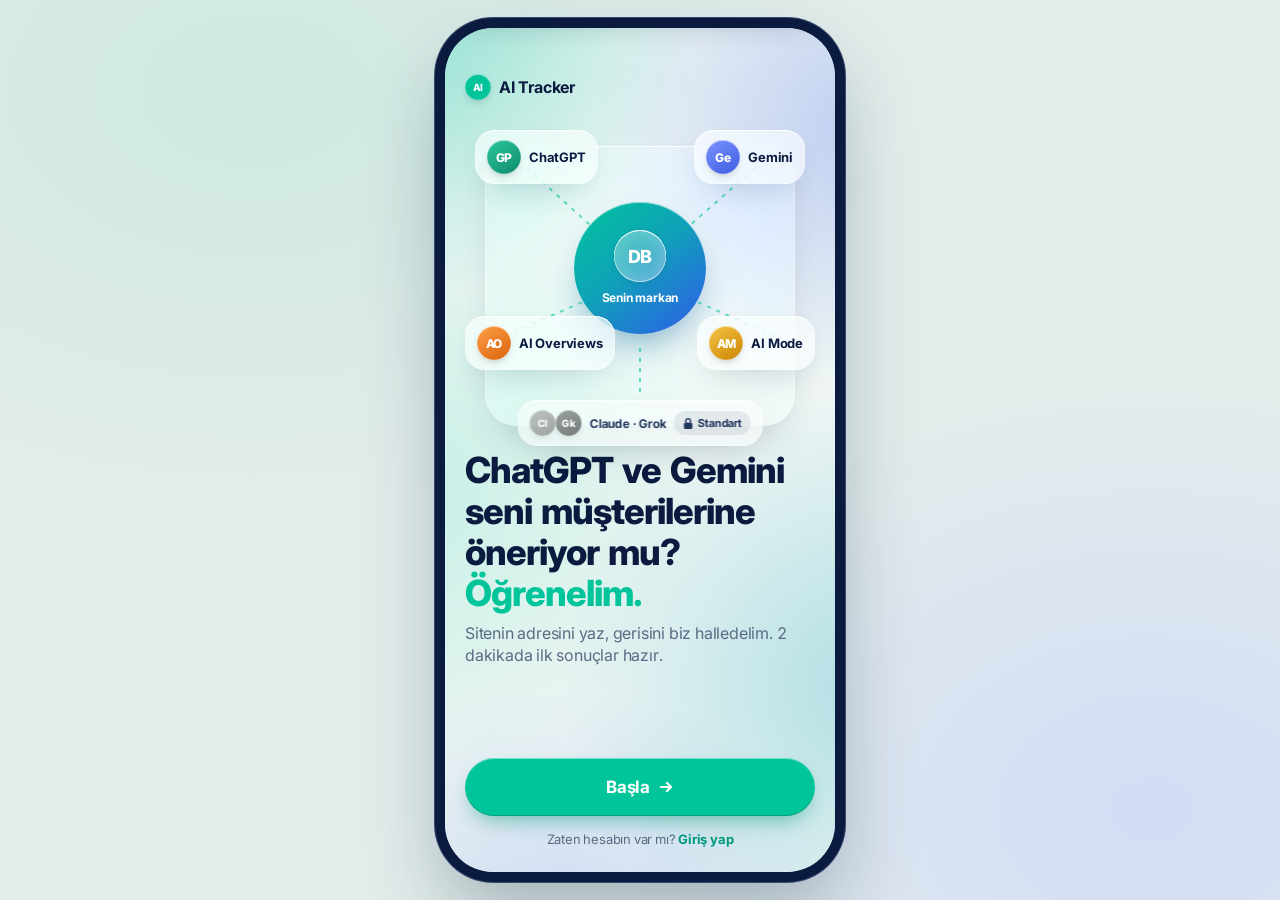
==== commit 910f6ce0: "v4: arama hacmi ağırlığı, 'Adın geçiyor' / 'Siten kaynak' ayrımı, öncelikli 'Ne yapmalıyım?' (kırmız" ====
--- a/index.html
+++ b/index.html
@@ -83,21 +83,24 @@
 <section class="screen" id="s06"><div class="content dockpad" style="padding-top:4px">
  <div class="row" style="justify-content:space-between;height:52px"><div><div class="small" style="font-size:14px">Merhaba <span class="who">Dt. Burak</span> 👋</div><b style="font-size:22px;letter-spacing:-.6px" class="siteName">doktorburak.com</b></div><div class="av" style="width:44px;height:44px;border-radius:22px;background:var(--g-hero);color:#fff;cursor:pointer" data-act="settings" aria-label="Ayarlar">DB</div></div>
  <div class="hl teal" style="margin-top:12px;padding:20px">
-  <div class="row" style="justify-content:space-between"><span class="gp">✦ AI görünürlüğün</span><span class="gp">▲ +4 bu hafta</span></div>
+  <div class="row" style="justify-content:space-between"><span class="gp">✦ AI görünürlüğün</span><span class="gp" id="visD">▲ +4 bu hafta</span></div>
   <div class="row" style="gap:18px;margin-top:16px">
-   <div style="width:116px;height:116px;border-radius:58px;position:relative;flex:none;background:rgba(255,255,255,.16);backdrop-filter:blur(14px);box-shadow:inset 0 1px 0 rgba(255,255,255,.5),inset 0 0 0 .5px rgba(255,255,255,.3)"><div style="position:absolute;inset:0;border-radius:58px;background:conic-gradient(#fff 0 23%,rgba(255,255,255,.18) 23% 100%);-webkit-mask:radial-gradient(farthest-side,transparent calc(100% - 10px),#000 calc(100% - 9px))"></div><div style="position:absolute;inset:0;display:flex;align-items:center;justify-content:center"><b style="font-family:'SF Pro Display',-apple-system,'Inter',system-ui,sans-serif;font-size:40px;font-weight:800;letter-spacing:-2px">%23</b></div></div>
-   <div><p style="font-size:22px;line-height:27px;font-weight:700;letter-spacing:-.6px">100 sorunun <span style="color:#C9FFEF">23'ünde</span> öneriliyorsun</p><p style="font-size:13px;opacity:.85;margin-top:6px">Geçen hafta 19'du</p></div>
+   <div style="width:116px;height:116px;border-radius:58px;position:relative;flex:none;background:rgba(255,255,255,.16);backdrop-filter:blur(14px);box-shadow:inset 0 1px 0 rgba(255,255,255,.5),inset 0 0 0 .5px rgba(255,255,255,.3)"><div id="visRing" style="position:absolute;inset:0;border-radius:58px;background:conic-gradient(#fff 0 23%,rgba(255,255,255,.18) 23% 100%);-webkit-mask:radial-gradient(farthest-side,transparent calc(100% - 10px),#000 calc(100% - 9px))"></div><div style="position:absolute;inset:0;display:flex;align-items:center;justify-content:center"><b style="font-family:'SF Pro Display',-apple-system,'Inter',system-ui,sans-serif;font-size:40px;font-weight:800;letter-spacing:-2px" id="visN">%23</b></div></div>
+   <div><p style="font-size:20px;line-height:25px;font-weight:700;letter-spacing:-.5px">Her 100 aramadan <span style="color:#C9FFEF" id="visK">23</span> tanesinde öneriliyorsun</p><p style="font-size:12px;opacity:.85;margin-top:6px" id="visPrev">Geçen hafta %19</p></div>
   </div>
+ <div class="ms"><div class="mi tap" data-act="ms-info" data-m="name"><span class="mk">👤</span><div><b id="msName">%0</b><span>Adın geçiyor</span></div></div><div class="mi tap" data-act="ms-info" data-m="link"><span class="mk">🔗</span><div><b id="msLink">%0</b><span>Siten kaynak</span></div></div></div><p class="wnote">⚖︎ Arama hacmine göre ağırlıklı</p>
  </div>
  <div class="card row tap" style="margin-top:12px;padding:14px 18px" data-tab="s08"><div class="av" style="background:linear-gradient(145deg,#FFD27A,#F5B83D);color:#fff;font-size:22px;font-weight:800">3.</div><div style="flex:1"><b style="font-size:16px">Rakipler arasında 3. sıradasın</b><div class="small">Önünde: <span class="cn0">Moda Diş Kliniği</span>, <span class="cn1">Dt. Selin Aydın</span></div></div><svg width="8" height="14" viewBox="0 0 8 14"><path d="M1.5 1.5L6.5 7l-5 5.5" stroke="#9AA6B8" stroke-width="2" fill="none" stroke-linecap="round" stroke-linejoin="round"/></svg></div>
+ <div class="card row tap" style="margin-top:10px;padding:14px 18px" data-tab="s09" id="todoEntry"><div class="av" style="background:linear-gradient(145deg,#FF7A7A,#E5484D);color:#fff;font-size:20px;font-weight:800" id="todoRed">0</div><div style="flex:1;min-width:0"><b style="font-size:16px">Ne yapmalıyım?</b><div class="small" id="todoSub">Acil adımlar</div></div><svg width="8" height="14" viewBox="0 0 8 14"><path d="M1.5 1.5L6.5 7l-5 5.5" stroke="#9AA6B8" stroke-width="2" fill="none" stroke-linecap="round" stroke-linejoin="round"/></svg></div>
  <div class="sec-t" style="margin:18px 4px 10px"><h3>Platformlar</h3><a data-act="plat" data-p="">Tümü</a></div>
  <div style="display:grid;grid-template-columns:1fr 1fr;gap:10px">
-  <div class="card tap" style="padding:14px" data-act="plat" data-p="gpt"><div class="row" style="justify-content:space-between"><span class="badge s b-gpt">GP</span><span class="chip c-y"><span class="dot d-y"></span>Orta</span></div><div class="small" style="margin-top:8px;font-size:11px;font-weight:700;letter-spacing:.3px">OPENAI</div><b style="font-size:15px;display:block">ChatGPT</b><div class="small" style="margin-top:2px">23 soruda öneriyor</div></div><div class="card tap" style="padding:14px" data-act="plat" data-p="gem"><div class="row" style="justify-content:space-between"><span class="badge s b-gem">Ge</span><span class="chip c-g"><span class="dot d-g"></span>İyi</span></div><div class="small" style="margin-top:8px;font-size:11px;font-weight:700;letter-spacing:.3px">GOOGLE</div><b style="font-size:15px;display:block">Gemini</b><div class="small" style="margin-top:2px">41 soruda öneriyor</div></div><div class="card tap" style="padding:14px" data-act="plat" data-p="gao"><div class="row" style="justify-content:space-between"><span class="badge s b-gao">AO</span><span class="chip c-r"><span class="dot d-r"></span>Zayıf</span></div><div class="small" style="margin-top:8px;font-size:11px;font-weight:700;letter-spacing:.3px">GOOGLE</div><b style="font-size:15px;display:block">AI Overviews</b><div class="small" style="margin-top:2px">11 soruda öneriyor</div></div><div class="card tap" style="padding:14px" data-act="plat" data-p="gam"><div class="row" style="justify-content:space-between"><span class="badge s b-gam">AM</span><span class="chip c-y"><span class="dot d-y"></span>Orta</span></div><div class="small" style="margin-top:8px;font-size:11px;font-weight:700;letter-spacing:.3px">GOOGLE</div><b style="font-size:15px;display:block">AI Mode</b><div class="small" style="margin-top:2px">29 soruda öneriyor</div></div><div class="card pwide tap locked" style="padding:14px;grid-column:1 / -1" data-act="locked"><div class="row" style="gap:12px"><span class="badge s b-cla lockd">Cl</span><span class="badge s b-grk lockd" style="margin-left:-20px">Gk</span><div style="flex:1;min-width:0"><b style="font-size:15px;display:block">Claude ve Grok</b><div class="small" style="margin-top:2px">Standart'ta açılır</div></div><span class="lkchip"><svg class="lk" width="11" height="13" viewBox="0 0 16 20" fill="none"><rect x="1.5" y="8.5" width="13" height="10" rx="2.5" fill="currentColor"/><path d="M4.5 8.5V6a3.5 3.5 0 017 0v2.5" stroke="currentColor" stroke-width="2.2"/></svg> Kilitli</span></div></div>
+  <div class="card tap" style="padding:14px" data-act="plat" data-p="gpt"><div class="row" style="justify-content:space-between"><span class="badge s b-gpt">GP</span><span id="pc-gpt"><span class="chip c-y"><span class="dot d-y"></span>Orta</span></span></div><div class="small" style="margin-top:8px;font-size:11px;font-weight:700;letter-spacing:.3px">OPENAI</div><b style="font-size:15px;display:block">ChatGPT</b><div class="small" style="margin-top:2px" id="pv-gpt">23 soruda öneriyor</div></div><div class="card tap" style="padding:14px" data-act="plat" data-p="gem"><div class="row" style="justify-content:space-between"><span class="badge s b-gem">Ge</span><span id="pc-gem"><span class="chip c-g"><span class="dot d-g"></span>İyi</span></span></div><div class="small" style="margin-top:8px;font-size:11px;font-weight:700;letter-spacing:.3px">GOOGLE</div><b style="font-size:15px;display:block">Gemini</b><div class="small" style="margin-top:2px" id="pv-gem">41 soruda öneriyor</div></div><div class="card tap" style="padding:14px" data-act="plat" data-p="gao"><div class="row" style="justify-content:space-between"><span class="badge s b-gao">AO</span><span id="pc-gao"><span class="chip c-r"><span class="dot d-r"></span>Zayıf</span></span></div><div class="small" style="margin-top:8px;font-size:11px;font-weight:700;letter-spacing:.3px">GOOGLE</div><b style="font-size:15px;display:block">AI Overviews</b><div class="small" style="margin-top:2px" id="pv-gao">11 soruda öneriyor</div></div><div class="card tap" style="padding:14px" data-act="plat" data-p="gam"><div class="row" style="justify-content:space-between"><span class="badge s b-gam">AM</span><span id="pc-gam"><span class="chip c-y"><span class="dot d-y"></span>Orta</span></span></div><div class="small" style="margin-top:8px;font-size:11px;font-weight:700;letter-spacing:.3px">GOOGLE</div><b style="font-size:15px;display:block">AI Mode</b><div class="small" style="margin-top:2px" id="pv-gam">29 soruda öneriyor</div></div><div class="card pwide tap locked" style="padding:14px;grid-column:1 / -1" data-act="locked"><div class="row" style="gap:12px"><span class="badge s b-cla lockd">Cl</span><span class="badge s b-grk lockd" style="margin-left:-20px">Gk</span><div style="flex:1;min-width:0"><b style="font-size:15px;display:block">Claude ve Grok</b><div class="small" style="margin-top:2px">Standart'ta açılır</div></div><span class="lkchip"><svg class="lk" width="11" height="13" viewBox="0 0 16 20" fill="none"><rect x="1.5" y="8.5" width="13" height="10" rx="2.5" fill="currentColor"/><path d="M4.5 8.5V6a3.5 3.5 0 017 0v2.5" stroke="currentColor" stroke-width="2.2"/></svg> Kilitli</span></div></div>
  </div>
 <p class="small" style="text-align:center;margin:14px 0 4px;opacity:.8">Sayılar ve isimler örnek veridir.</p></div></section>
 <section class="screen" id="sQ"><div class="content dockpad" style="padding-top:4px">
  <div class="row" style="justify-content:space-between;height:44px"><h2>Sorular</h2><span class="chip c-n tap" style="height:32px;padding:0 12px;font-size:13px" data-act="add-q-main">+ Soru ekle</span></div>
  <p class="sub" style="margin-top:4px" id="qlSub"></p>
+ <div class="row" style="justify-content:space-between;margin-top:8px"><span class="small" id="sortNote">Öneme göre sıralı · aylık Google araması</span><span class="chip c-n tap" style="height:30px;padding:0 11px;font-size:12px" data-act="sort" id="sortBtn">Sırala: Önem ▾</span></div>
  <div class="pfil" id="pfil"></div>
  <div class="card list" style="margin-top:12px;padding:2px 16px" id="qList"></div>
  <p class="small" style="text-align:center;margin:14px 0 4px;opacity:.8">Sonuçlar örnek veridir.</p>
@@ -106,6 +109,7 @@
  <div class="nav"><div class="back" data-back><svg width="10" height="16" viewBox="0 0 10 16"><path d="M8 2L2 8l6 6" stroke="#0B1B3F" stroke-width="2.2" fill="none" stroke-linecap="round" stroke-linejoin="round"/></svg></div><b style="font-size:17px">Soru detayı</b><span style="width:40px"></span></div>
  <div class="lbl" style="margin-top:8px"><span class="audG">Hastaların</span> sorusu</div>
  <h2 style="font-size:25px;line-height:30px;margin-top:4px;letter-spacing:-.7px" id="qdTitle">“Kadıköy'de en iyi diş hekimi kim?”</h2>
+ <div class="row" style="gap:6px;margin-top:8px;flex-wrap:wrap" id="qdMeta"></div>
  <div id="qdHero"></div>
  <div class="card list" style="margin-top:10px;padding:0 16px" id="qdList"></div>
  <div style="display:grid;grid-template-columns:1fr 1fr;gap:10px;margin-top:10px">
@@ -120,26 +124,15 @@
   <div class="row" style="align-items:baseline;gap:8px;margin:0 0 10px"><b style="font-family:'SF Pro Display',-apple-system,'Inter',system-ui,sans-serif;font-size:56px;line-height:60px;font-weight:800;letter-spacing:-2.5px;background:var(--g-hero);-webkit-background-clip:text;color:transparent">%15</b><span style="font-size:18px;font-weight:700">payın var</span><span class="chip c-g" style="margin-left:auto">▲ +3</span></div>
   <div style="margin-bottom:6px"><div class="row" style="justify-content:space-between;font-size:14px;font-weight:600;margin-bottom:6px;color:var(--navy)"><span><span class="cn0">Moda Diş Kliniği</span></span><span>%34</span></div><div class="bar"><i style="width:100.0%;background:linear-gradient(90deg,#24365C,#0B1B3F)"></i></div></div><div style="margin-bottom:6px"><div class="row" style="justify-content:space-between;font-size:14px;font-weight:600;margin-bottom:6px;color:var(--navy)"><span><span class="cn1">Dt. Selin Aydın</span></span><span>%27</span></div><div class="bar"><i style="width:79.41176470588235%;background:linear-gradient(90deg,#8494B3,#5B6E8F)"></i></div></div><div style="margin-bottom:6px"><div class="row" style="justify-content:space-between;font-size:14px;font-weight:800;margin-bottom:6px;color:var(--teal-d)"><span>Sen · doktorburak.com</span><span>%15</span></div><div class="bar"><i style="width:44.11764705882353%;background:var(--g-hero)"></i></div></div><div style="margin-bottom:6px"><div class="row" style="justify-content:space-between;font-size:14px;font-weight:600;margin-bottom:6px;color:var(--navy)"><span><span class="cn2">Kadıköy Gülüş Merkezi</span></span><span>%12</span></div><div class="bar"><i style="width:35.294117647058826%;background:#A9B5C7"></i></div></div><div style="margin-bottom:6px"><div class="row" style="justify-content:space-between;font-size:14px;font-weight:600;margin-bottom:6px;color:var(--navy)"><span>Diğer</span><span>%12</span></div><div class="bar"><i style="width:35.294117647058826%;background:#CDD5E0"></i></div></div>
  </div>
- <div class="sec-t" style="margin:16px 4px 8px"><h3>Sıralama</h3><span class="small">Önerilme sayısına göre</span></div>
- <div class="card list" style="padding:4px 16px"><div class="item" style="padding:9px 0"><div class="av" style="width:32px;height:32px;border-radius:16px;">1</div><div style="flex:1"><b style="font-size:15px"><span class="cn0">Moda Diş Kliniği</span></b><div class="small" style="">38 soruda öneriliyor</div></div><svg width="8" height="14" viewBox="0 0 8 14"><path d="M1.5 1.5L6.5 7l-5 5.5" stroke="#9AA6B8" stroke-width="2" fill="none" stroke-linecap="round" stroke-linejoin="round"/></svg></div><div class="item" style="padding:9px 0"><div class="av" style="width:32px;height:32px;border-radius:16px;">2</div><div style="flex:1"><b style="font-size:15px"><span class="cn1">Dt. Selin Aydın</span></b><div class="small" style="">31 soruda öneriliyor</div></div><svg width="8" height="14" viewBox="0 0 8 14"><path d="M1.5 1.5L6.5 7l-5 5.5" stroke="#9AA6B8" stroke-width="2" fill="none" stroke-linecap="round" stroke-linejoin="round"/></svg></div><div class="item" style="background:var(--g-hero);color:#fff;margin:0 -10px;padding:9px 12px;border-radius:22px;border:0;box-shadow:inset 0 1px 0 rgba(255,255,255,.45),0 10px 22px -10px rgba(15,100,150,.6)"><div class="av" style="width:32px;height:32px;border-radius:16px;background:rgba(255,255,255,.25);color:#fff">3</div><div style="flex:1"><b style="font-size:15px">Sen</b><div class="small" style="color:rgba(255,255,255,.85)">23 soruda öneriliyor</div></div><span class="gp">▲ 1</span></div><div class="item" style="padding:9px 0"><div class="av" style="width:32px;height:32px;border-radius:16px;">4</div><div style="flex:1"><b style="font-size:15px"><span class="cn2">Kadıköy Gülüş Merkezi</span></b><div class="small" style="">17 soruda öneriliyor</div></div><svg width="8" height="14" viewBox="0 0 8 14"><path d="M1.5 1.5L6.5 7l-5 5.5" stroke="#9AA6B8" stroke-width="2" fill="none" stroke-linecap="round" stroke-linejoin="round"/></svg></div></div>
+ <div class="sec-t" style="margin:16px 4px 8px"><h3>Sıralama</h3><span class="small">Hacme göre ağırlıklı</span></div>
+ <div class="card list rk" style="padding:4px 16px"><div class="rkh"><span style="flex:1">İsim</span><span class="c">Adı geçiyor</span><span class="c">Kaynak</span></div><div id="rankList"></div></div>
 <p class="small" style="text-align:center;margin:14px 0 4px;opacity:.8">Örnek veri</p></div></section>
 <section class="screen" id="s09"><div class="content dockpad" style="padding-top:4px">
  <div style="height:48px;display:flex;align-items:center"><h2>Ne yapmalıyım?</h2></div>
- <p class="sub" style="margin-top:0">Bu hafta seni AI'da öne çıkaracak 3 adım.</p>
- <div style="display:flex;flex-direction:column;gap:10px;margin-top:12px">
- <div class="hl teal" style="padding:14px 18px"><div class="row" style="gap:6px"><span class="gp">Yüksek etki</span><span class="gp">Kolay</span><span class="gp" style="margin-left:auto;font-weight:700">1/3</span></div>
-<b style="font-size:19px;line-height:24px;letter-spacing:-.4px;display:block;margin-top:10px">Google yorum sayın rakibinin yarısı</b>
-<p class="small" style="margin-top:6px;color:rgba(255,255,255,.9)"><b>Neden?</b> AI, en çok yorumu olan işletmeleri öneriyor. Sende 64, <span class="cn0">Moda Diş Kliniği</span>’nde 131 yorum var.</p>
-<div class="row" style="justify-content:space-between;margin-top:10px"><span class="gp">🔗 Google Haritalar</span><button class="btn sm white" data-act="do">Yorum iste</button></div></div>
- <div class="card" style="padding:14px 18px"><div class="row" style="gap:6px"><span class="chip c-g">Yüksek etki</span><span class="chip c-n">Kolay</span><span class="small" style="margin-left:auto;font-weight:700">2/3</span></div>
-<b style="font-size:17px;line-height:24px;letter-spacing:-.4px;display:block;margin-top:10px"><span class="dir">Doktortakvimi</span> profilin eksik</b>
-<p class="small" style="margin-top:6px;color:var(--navy2)"><b>Neden?</b> Gemini ve Google AI bilgini buradan alıyor; hizmetlerin ve fotoğrafların yok.</p>
-<div class="row" style="justify-content:space-between;margin-top:10px"><span class="chip c-n">🔗 <span class="dir">Doktortakvimi</span></span><button class="btn sm" data-act="do">Tamamla</button></div></div>
- <div class="card" style="padding:14px 18px"><div class="row" style="gap:6px"><span class="chip c-y">Orta etki</span><span class="chip c-n">1 saat</span><span class="small" style="margin-left:auto;font-weight:700">3/3</span></div>
-<b style="font-size:17px;line-height:24px;letter-spacing:-.4px;display:block;margin-top:10px">Sitene fiyat ve SSS sayfası ekle</b>
-<p class="small" style="margin-top:6px;color:var(--navy2)"><b>Neden?</b> “<span class="priceQ">İmplant fiyatları</span>” sorularında AI cevap verecek bir sayfa bulamıyor.</p>
-<div class="row" style="justify-content:space-between;margin-top:10px"><span class="chip c-n">🔗 doktorburak.com</span><button class="btn sm" data-act="do">Nasıl?</button></div></div>
- </div>
+ <p class="sub" style="margin-top:0" id="todoIntro">Önce kırmızılar: en çok aranan sorulardan başladık.</p>
+ <div class="pfil" id="tfil"></div>
+ <div id="todoList" style="display:flex;flex-direction:column;gap:10px;margin-top:10px"></div>
+ <p class="small" style="text-align:center;margin:14px 0 4px;opacity:.8">Öneriler örnek veriye dayanır.</p>
 </div></section>
 <section class="screen lock" id="s10" style="background:radial-gradient(300px 300px at 15% 18%,rgba(0,230,180,.85),transparent 70%),radial-gradient(320px 320px at 95% 40%,rgba(47,91,234,.9),transparent 70%),radial-gradient(360px 360px at 20% 85%,rgba(15,163,184,.9),transparent 70%),radial-gradient(300px 300px at 90% 100%,rgba(120,230,200,.7),transparent 70%),#0B1B3F"><div class="content" style="color:#fff;align-items:center;padding-top:6px">
  <svg width="16" height="20" viewBox="0 0 16 20" fill="none"><rect x="1.5" y="8.5" width="13" height="10" rx="2.5" fill="#fff"/><path d="M4.5 8.5V6a3.5 3.5 0 017 0v2.5" stroke="#fff" stroke-width="2"/></svg>
@@ -162,12 +155,12 @@
   <div class="tap" data-ntf="s06" style="background:rgba(255,255,255,.58);backdrop-filter:blur(26px) saturate(180%);-webkit-backdrop-filter:blur(26px) saturate(180%);box-shadow:inset 0 1px 0 rgba(255,255,255,.7),inset 0 0 0 .5px rgba(255,255,255,.4),0 10px 24px -12px rgba(0,0,0,.35);border-radius:26px;padding:12px 14px;display:flex;gap:10px;align-items:flex-start">
 <span class="badge s" style="background:var(--g-hero);border-radius:10px;font-size:11px">AI</span>
 <div style="flex:1;min-width:0"><div class="row" style="justify-content:space-between"><b style="font-size:14px">AI Tracker</b><span style="font-size:12px;color:rgba(11,27,63,.65)">Pzt</span></div>
-<p style="font-size:14px;line-height:19px;color:var(--navy);margin-top:2px">Haftalık özetin hazır: görünürlüğün %19 → %23. Google AI Mode’da ilk kez 3. sıraya çıktın.</p></div></div>
+<p style="font-size:14px;line-height:19px;color:var(--navy);margin-top:2px">Haftalık özetin hazır: görünürlüğün <span class="vPrev">%19</span> → <span class="vNow">%23</span>. Google AI Mode’da ilk kez 3. sıraya çıktın.</p></div></div>
  </div>
 </div>
 <div class="ls-foot"><button class="ls-close" data-act="close-ntf">Kapat</button><div class="small" style="color:rgba(255,255,255,.7);margin-top:10px">Bildirimler örnektir · dokununca ilgili ekran açılır</div></div></section>
 <div class="edge" id="edge"></div><div class="dock"><div class="gbar"><div class="gt" data-tab="s06"><svg viewBox="0 0 26 26" fill="none"><path d="M4 11.5L13 4l9 7.5V21a1 1 0 01-1 1h-5v-6h-6v6H5a1 1 0 01-1-1z" stroke="currentColor" stroke-width="2" stroke-linejoin="round" fill="rgba(0,196,154,.18)"/></svg><span>Ana sayfa</span></div><div class="gt" data-tab="sQ"><svg viewBox="0 0 26 26" fill="none"><path d="M5 6.5A2.5 2.5 0 017.5 4h11A2.5 2.5 0 0121 6.5v8a2.5 2.5 0 01-2.5 2.5H11l-5 4v-4.2A2.5 2.5 0 015 14.5z" stroke="currentColor" stroke-width="2" stroke-linejoin="round" /></svg><span>Sorular</span></div><div class="gt" data-tab="s08"><svg viewBox="0 0 26 26" fill="none"><rect x="4" y="13" width="4.5" height="9" rx="1.2" stroke="currentColor" stroke-width="2" /><rect x="10.75" y="5" width="4.5" height="17" rx="1.2" stroke="currentColor" stroke-width="2" /><rect x="17.5" y="9" width="4.5" height="13" rx="1.2" stroke="currentColor" stroke-width="2" /></svg><span>Rakipler</span></div><div class="gt" data-tab="s09"><svg viewBox="0 0 26 26" fill="none"><path d="M13 3.5a6.5 6.5 0 00-3.9 11.7c.6.5.9 1.1.9 1.8v.5h6V17c0-.7.3-1.3.9-1.8A6.5 6.5 0 0013 3.5z" stroke="currentColor" stroke-width="2" stroke-linejoin="round" /><path d="M10.5 21h5" stroke="currentColor" stroke-width="2" stroke-linecap="round"/></svg><span>Öneriler</span></div></div><div class="gbtn" data-act="open-ntf" aria-label="Bildirimler"><svg width="24" height="24" viewBox="0 0 22 22" fill="none"><path d="M11 3a5.5 5.5 0 00-5.5 5.5v3.5L4 15h14l-1.5-3V8.5A5.5 5.5 0 0011 3zM9 18a2 2 0 004 0" stroke="currentColor" stroke-width="1.9" stroke-linejoin="round"/></svg><i></i></div></div>
-<div id="banner" class="banner" data-act="banner"><span class="badge s" style="background:var(--g-hero);border-radius:10px;font-size:11px">AI</span><div><b style="font-size:14px">Sonuçların hazır</b><div class="small" style="color:var(--navy2)">100 sorunun 23'ünde öneriliyorsun (örnek)</div></div></div>
+<div id="banner" class="banner" data-act="banner"><span class="badge s" style="background:var(--g-hero);border-radius:10px;font-size:11px">AI</span><div><b style="font-size:14px">Sonuçların hazır</b><div class="small" style="color:var(--navy2)" id="bannerT">Her 100 aramadan 23 tanesinde öneriliyorsun (örnek)</div></div></div>
 <div id="toast" class="toast"></div>
 <div id="catSheet" class="sheet-wrap"><div class="sheet card catsheet"><div class="grab"></div><b style="font-size:19px;letter-spacing:-.4px">Ne iş yapıyorsun?</b><p class="small" style="margin:4px 0 10px">Siteni okuyup tahmin ettik. Yanlışsa seç; soru önerilerini buna göre hazırlarız.</p><div class="lbl" style="margin:6px 2px 6px">Sağlık</div><div class="card list catlist" id="catH"></div><div class="lbl" style="margin:14px 2px 6px">Diğer işler</div><div class="card list catlist" id="catG"></div><button class="btn ghost" style="margin-top:12px" data-act="cat-close">Kapat</button></div></div>
 <div id="sheet" class="sheet-wrap"><div class="sheet card"><b style="font-size:17px">Prototip ayarları</b><p class="small" style="margin:6px 0 14px">Bu bir tıklanabilir prototip; tüm veriler örnektir.</p><button class="btn" data-act="reset">Baştan başla</button><button class="btn ghost" style="margin-top:10px" data-act="close-sheet">Kapat</button></div></div>
--- a/css/app.css
+++ b/css/app.css
@@ -84,3 +84,39 @@
 .catlist .item.on b{color:var(--teal-d)}
 .qi .pl .lkb{display:inline-flex;align-items:center;gap:3px;margin-left:4px;font-size:10px;color:#9AA6B8;font-weight:700}
 .pfil .chip.lockc{opacity:.55}
+/* v4: volume pills, name/link metrics, prioritised actions */
+.ms{display:grid;grid-template-columns:1fr 1fr;gap:8px;margin-top:14px}
+.ms .mi{display:flex;align-items:center;gap:8px;padding:8px 10px;border-radius:18px;background:rgba(255,255,255,.16);box-shadow:inset 0 1px 0 rgba(255,255,255,.45),inset 0 0 0 .5px rgba(255,255,255,.3)}
+.ms .mk{font-size:15px}
+.ms b{display:block;font-size:17px;font-weight:800;letter-spacing:-.4px;line-height:20px}
+.ms .mi span:not(.mk){font-size:11px;opacity:.9;font-weight:600}
+.wnote{font-size:11px;opacity:.8;margin-top:8px;text-align:right}
+.vp{display:inline-flex;align-items:center;gap:5px;height:22px;padding:0 8px;border-radius:11px;font-size:11px;font-weight:700;background:rgba(11,27,63,.06);color:var(--navy2);white-space:nowrap}
+.vp i{width:6px;height:6px;border-radius:3px;background:currentColor}
+.vp.c-g{background:rgba(0,196,154,.14);color:#00866B}.vp.c-y{background:rgba(245,184,61,.18);color:#A86A00}.vp.c-n{color:var(--navy2)}
+.qi .vrow{margin-top:5px}
+.nl{display:flex;gap:8px;margin-top:2px;font-size:11px;font-weight:600}
+.nl .y{color:#00866B}.nl .n{color:#9AA6B8}
+.rkh{display:flex;gap:6px;padding:10px 0 6px;font-size:11px;font-weight:700;color:var(--navy2);letter-spacing:0;border-bottom:1px solid var(--bd)}
+.rk .c{width:74px;text-align:right;flex:none}
+.rkr{padding:9px 0!important;gap:10px}
+.rkr .c{font-size:15px;font-weight:700}
+.rkr.me{background:rgba(0,196,154,.1);margin:0 -16px;padding:9px 16px!important}
+.rkr.me b{color:var(--teal-d)}
+.tgh{font-size:13px;font-weight:800;margin:8px 4px -2px;letter-spacing:-.2px}
+.tgh.red{color:#C9373C}.tgh.yel{color:#A86A00}.tgh.grn{color:#00866B}
+.td{padding:14px 16px 14px 18px;position:relative;overflow:hidden}
+.td::before{content:'';position:absolute;left:0;top:16px;bottom:16px;width:4px;border-radius:0 3px 3px 0}
+.td.red::before{background:#E5484D}.td.yel::before{background:#F5B83D}.td.grn::before{background:#00C49A}
+.tg{display:inline-flex;align-items:center;height:24px;padding:0 9px;border-radius:12px;font-size:11px;font-weight:800}
+.tg.red{background:rgba(229,72,77,.12);color:#C9373C}.tg.yel{background:rgba(245,184,61,.18);color:#A86A00}.tg.grn{background:rgba(0,196,154,.14);color:#00866B}
+.td .tq{display:block;font-size:16px;line-height:21px;letter-spacing:-.3px;margin-top:8px}
+.td .tx{font-size:14px;line-height:19px;color:var(--navy);margin-top:8px}
+.td .qt{font-size:12.5px;line-height:17px;font-style:italic;color:var(--navy2);margin-top:6px;padding:8px 10px;border-radius:14px;background:rgba(11,27,63,.04)}
+.td .sl{margin-top:8px;font-weight:600}
+.td .srcs{display:flex;flex-wrap:wrap;gap:5px;margin-top:5px}
+.td .srcs .chip{height:24px;font-size:11px;padding:0 9px}
+.td .stp{font-size:13px;line-height:18px;margin-top:10px;padding:9px 11px;border-radius:14px;background:rgba(0,196,154,.08);color:var(--navy)}
+.td .lnk{color:var(--teal-d);font-weight:700;cursor:pointer}
+.gt{position:relative}
+.tbadge{position:absolute;top:2px;right:8px;min-width:17px;height:17px;padding:0 4px;border-radius:9px;background:#E5484D;color:#fff;font-size:10px;font-weight:800;font-style:normal;display:flex;align-items:center;justify-content:center;box-shadow:0 0 0 2px rgba(255,255,255,.8)}
